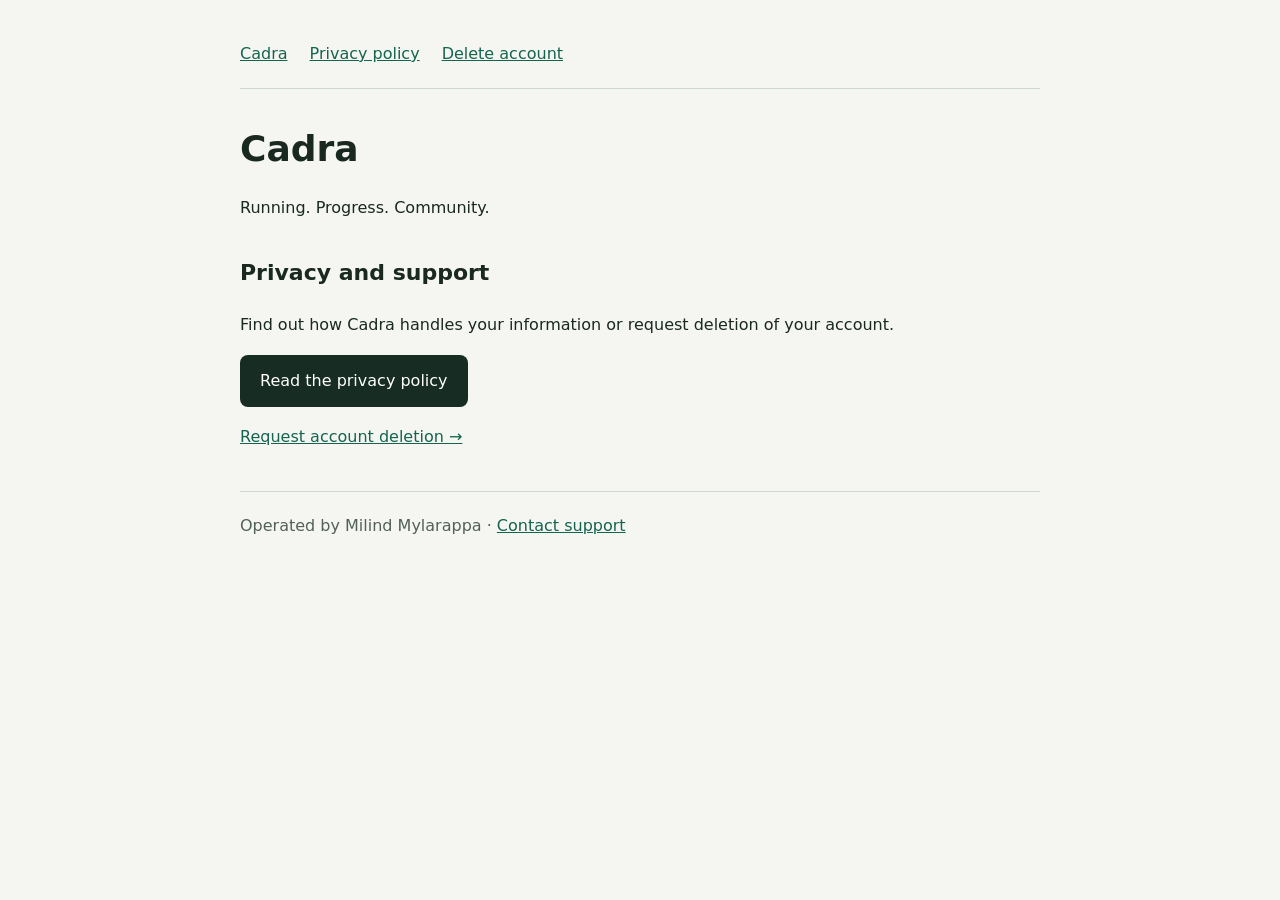
==== index.html @ 0e9cb0fb "Publish Cadra privacy and deletion pages" ====
<!doctype html><html lang="en"><head><meta charset="utf-8"><meta name="viewport" content="width=device-width,initial-scale=1"><title>Privacy and support | Cadra</title><style>body{margin:0;background:#f5f6f2;color:#192820;font:16px/1.75 system-ui,sans-serif}main{max-width:800px;margin:auto;padding:40px 24px 70px}nav{display:flex;gap:22px;flex-wrap:wrap;border-bottom:1px solid #cdd6cf;padding-bottom:20px}a{color:#14644f}h1{font-size:36px;line-height:1.2;margin-top:38px}h2{font-size:22px;margin-top:32px}p{overflow-wrap:anywhere}.button{display:inline-block;background:#172c23;color:#fff;padding:12px 20px;border-radius:8px;text-decoration:none}footer{margin-top:40px;border-top:1px solid #cdd6cf;padding-top:20px;color:#526158}</style></head><body><main><nav><a href="./index.html">Cadra</a><a href="./privacy.html">Privacy policy</a><a href="./delete-account.html">Delete account</a></nav><h1>Cadra</h1><p>Running. Progress. Community.</p><h2>Privacy and support</h2><p>Find out how Cadra handles your information or request deletion of your account.</p><p><a class="button" href="./privacy.html">Read the privacy policy</a></p><p><a href="./delete-account.html">Request account deletion →</a></p><footer>Operated by Milind Mylarappa · <a href="mailto:milindmylarappa@cadrarunning.com">Contact support</a></footer></main></body></html>
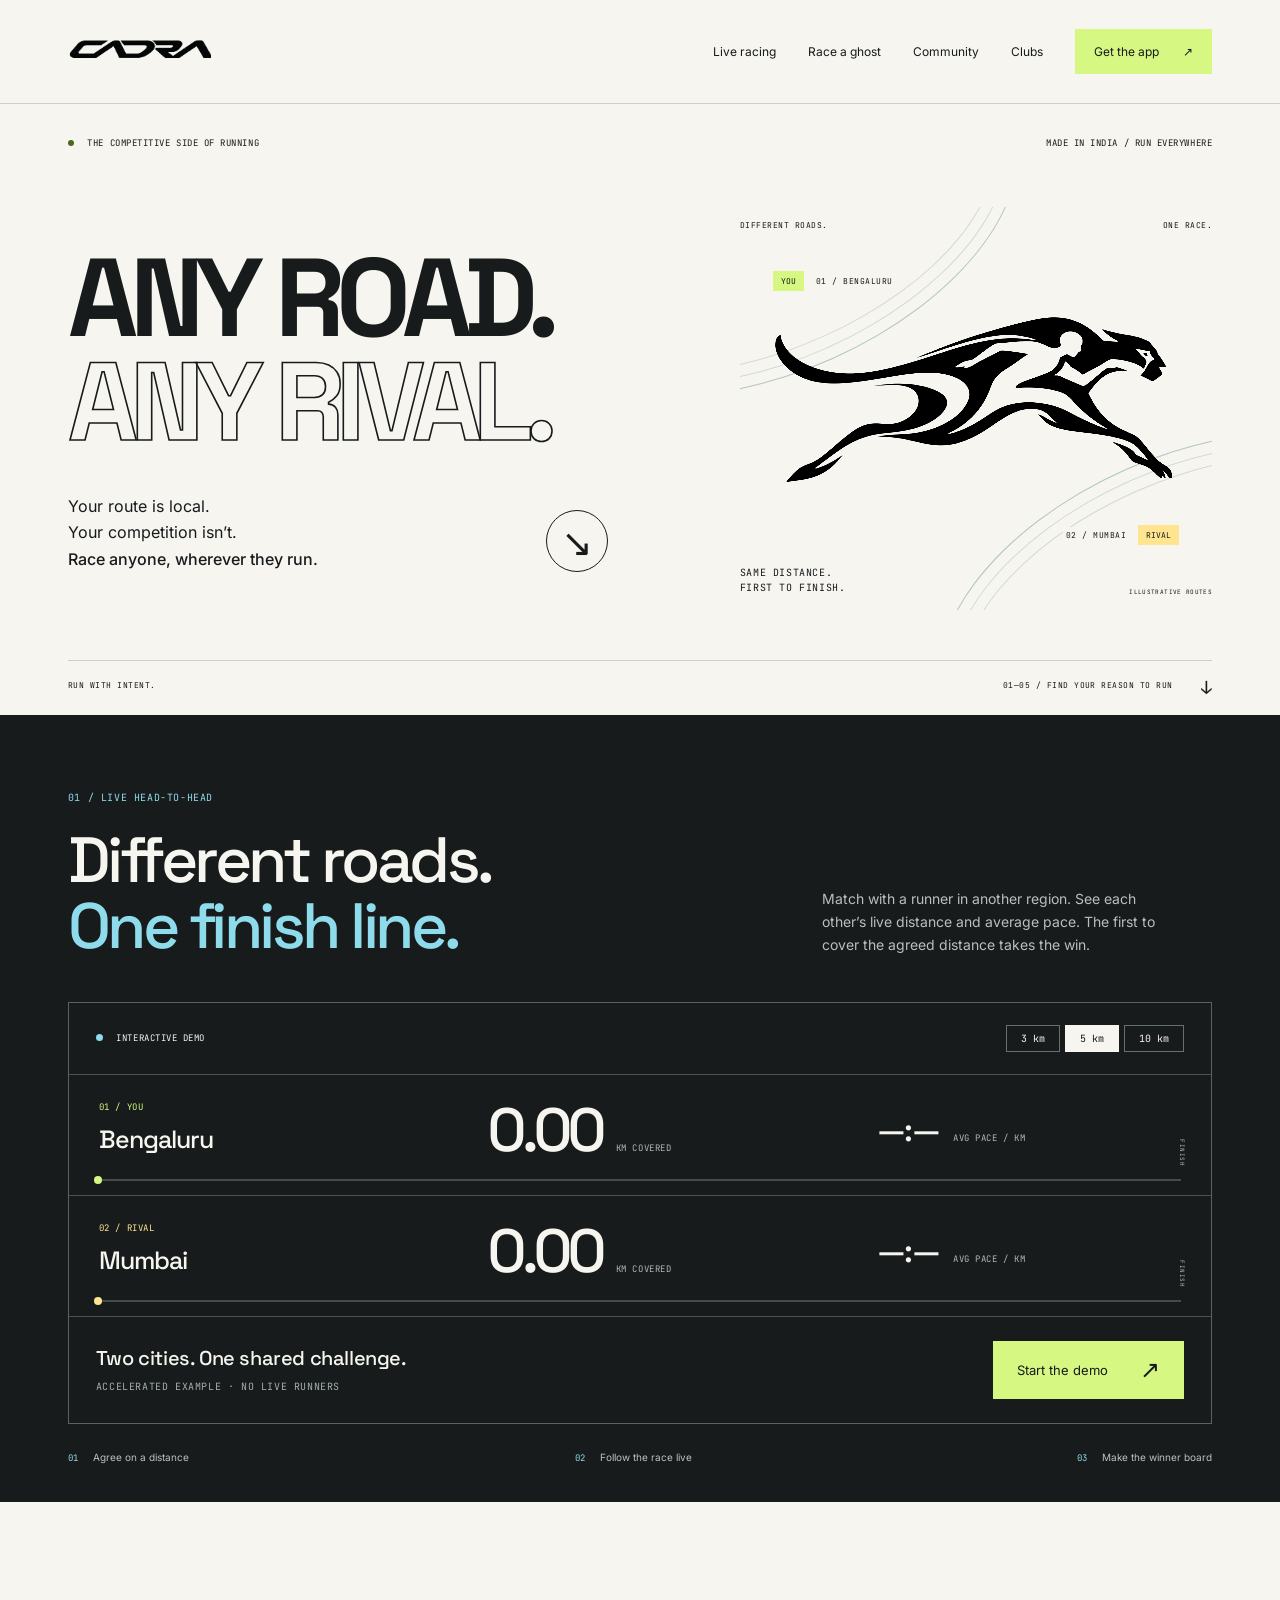
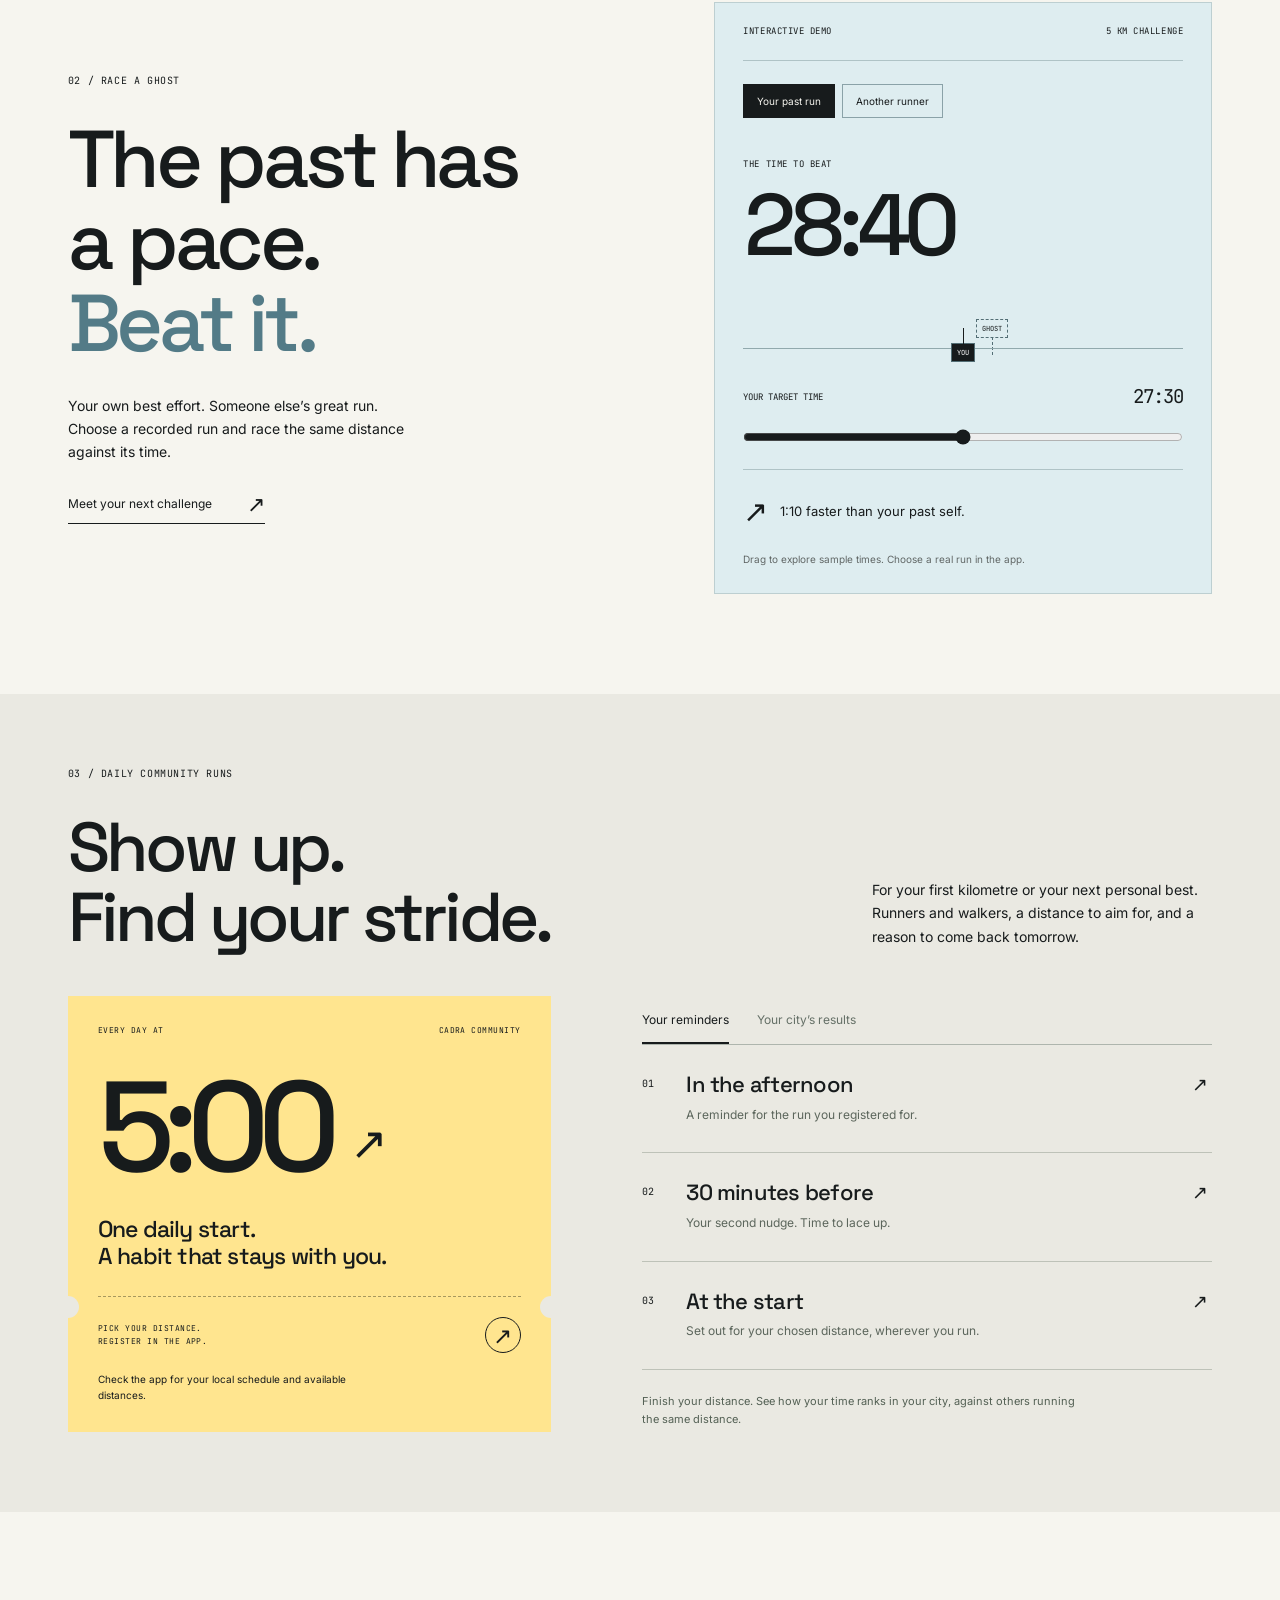
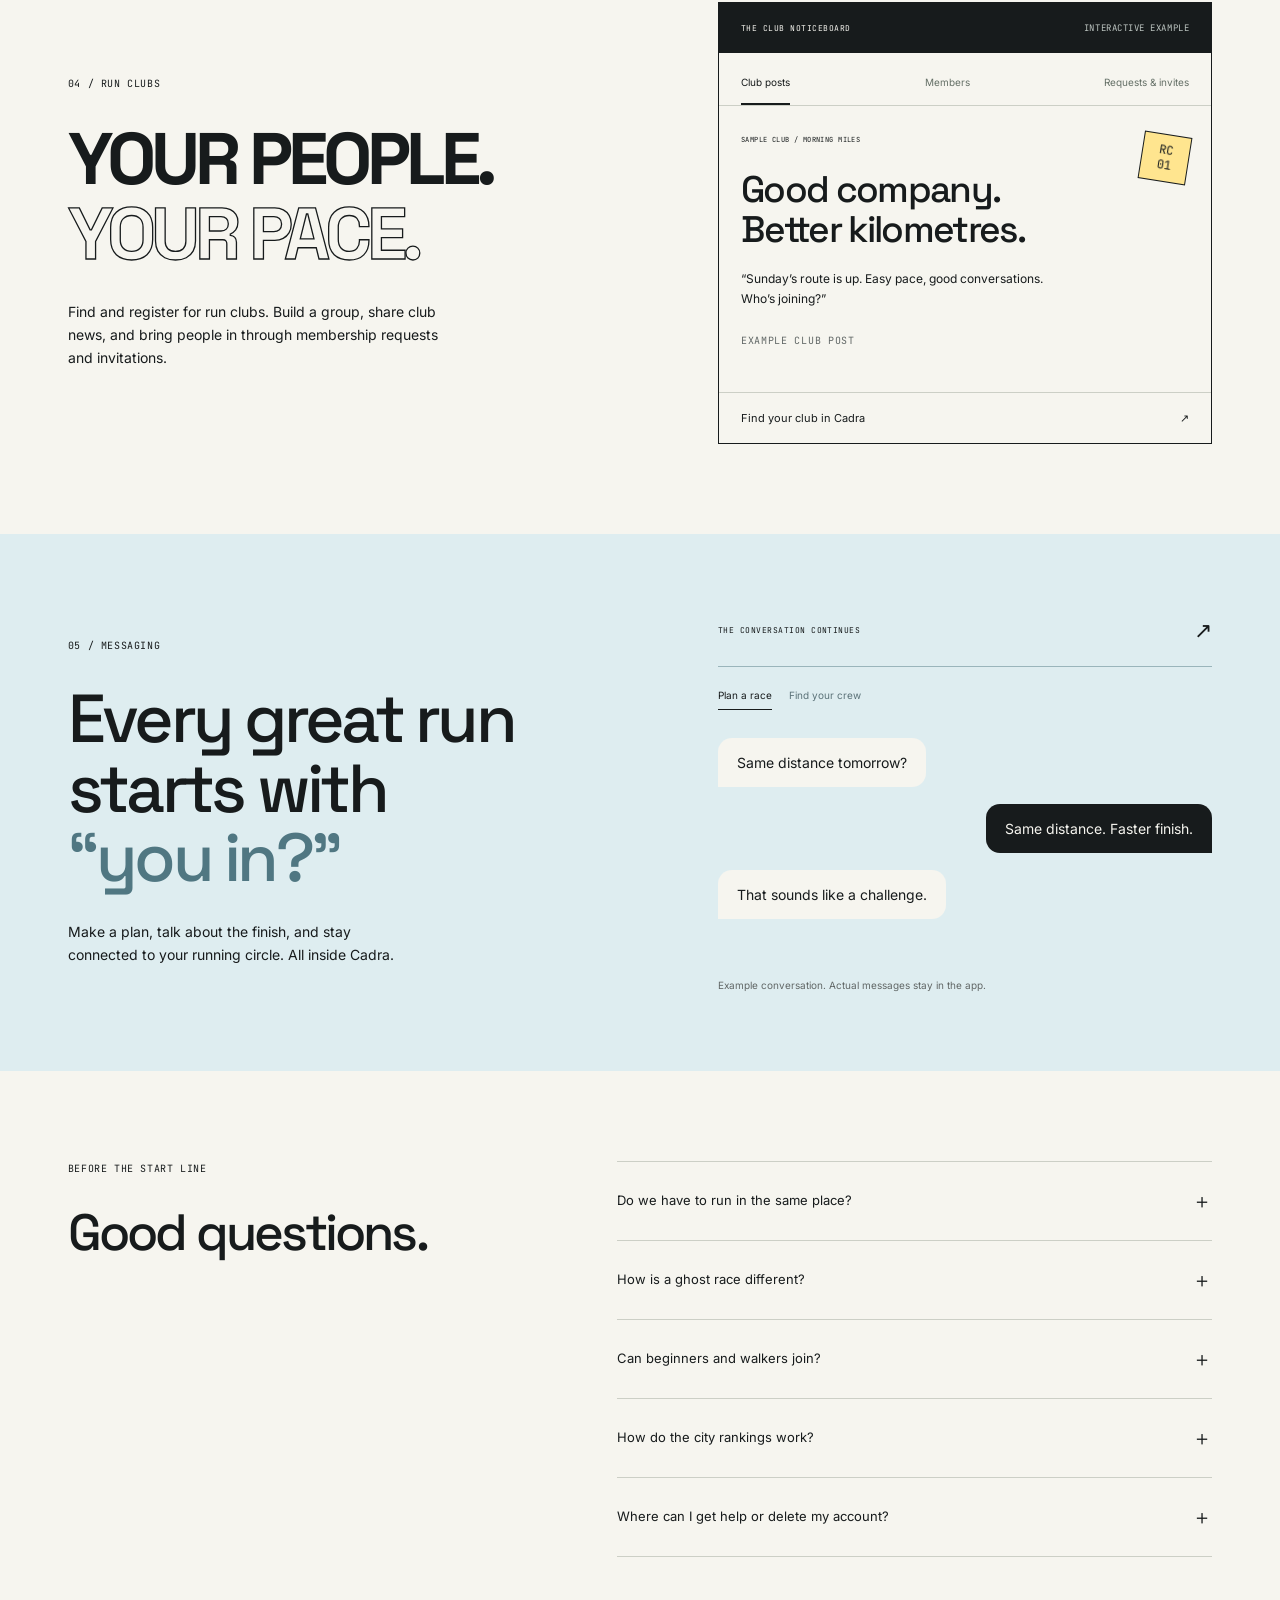
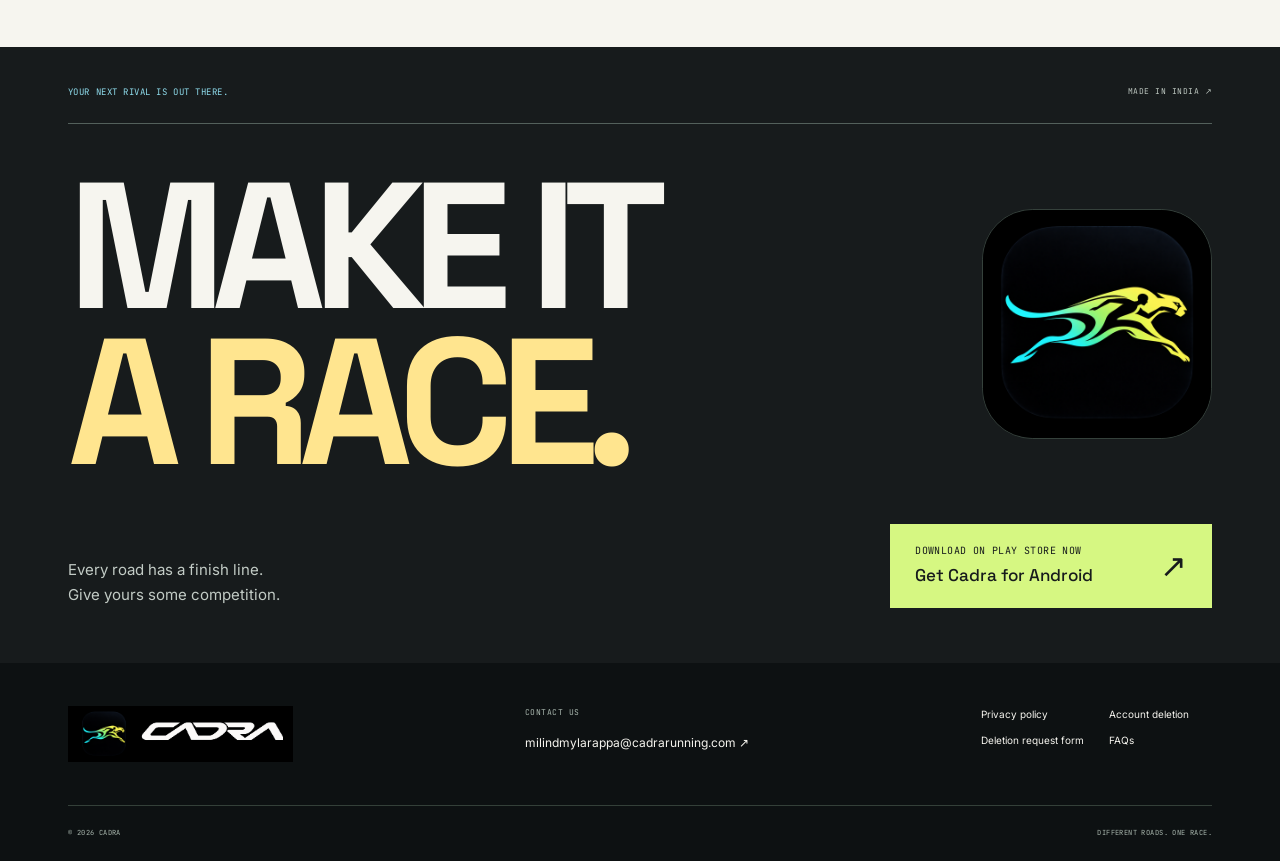
==== commit 6c97dd27: "Launch the Cadra running website Publish the approved Cadra design with monochrome hero emblem, orig" ====
--- a/index.html
+++ b/index.html
@@ -1 +1,70 @@
-<!doctype html><html lang="en"><head><meta charset="utf-8"><meta name="viewport" content="width=device-width,initial-scale=1"><title>Privacy and support | Cadra</title><style>body{margin:0;background:#f5f6f2;color:#192820;font:16px/1.75 system-ui,sans-serif}main{max-width:800px;margin:auto;padding:40px 24px 70px}nav{display:flex;gap:22px;flex-wrap:wrap;border-bottom:1px solid #cdd6cf;padding-bottom:20px}a{color:#14644f}h1{font-size:36px;line-height:1.2;margin-top:38px}h2{font-size:22px;margin-top:32px}p{overflow-wrap:anywhere}.button{display:inline-block;background:#172c23;color:#fff;padding:12px 20px;border-radius:8px;text-decoration:none}footer{margin-top:40px;border-top:1px solid #cdd6cf;padding-top:20px;color:#526158}</style></head><body><main><nav><a href="./index.html">Cadra</a><a href="./privacy.html">Privacy policy</a><a href="./delete-account.html">Delete account</a></nav><h1>Cadra</h1><p>Running. Progress. Community.</p><h2>Privacy and support</h2><p>Find out how Cadra handles your information or request deletion of your account.</p><p><a class="button" href="./privacy.html">Read the privacy policy</a></p><p><a href="./delete-account.html">Request account deletion →</a></p><footer>Operated by Milind Mylarappa · <a href="mailto:milindmylarappa@cadrarunning.com">Contact support</a></footer></main></body></html>+<!doctype html>
+<html lang="en">
+<head>
+  <meta charset="utf-8"><meta name="viewport" content="width=device-width,initial-scale=1">
+  <title>Cadra — Different roads. One race.</title>
+  <meta name="description" content="Race anyone, wherever they run. Discover live head-to-head racing, ghost challenges, daily community runs and run clubs with Cadra.">
+  <meta name="theme-color" content="#f6f5ef"><link rel="icon" href="assets/cadra-icon.png">
+  <link rel="preload" href="assets/space-grotesk-latin-700-normal.woff2" as="font" type="font/woff2" crossorigin>
+  <link rel="stylesheet" href="styles.css"><script src="main.js" defer></script>
+</head>
+<body>
+<a class="skip" href="#main">Skip to content</a>
+<header class="header wrap">
+  <a class="brand" href="#top" aria-label="Cadra home"><span class="wordmark"><img src="assets/cadra-wordmark.png" width="2172" height="724" alt="CADRA"></span></a>
+  <button class="menu-toggle" aria-expanded="false" aria-controls="nav" type="button">Menu <span aria-hidden="true">＋</span></button>
+  <nav id="nav" aria-label="Main navigation"><a href="#race">Live racing</a><a href="#ghost">Race a ghost</a><a href="#community">Community</a><a href="#clubs">Clubs</a><a class="nav-cta" href="#download">Get the app <span aria-hidden="true">↗</span></a></nav>
+</header>
+<main id="main">
+  <section class="hero wrap" id="top" aria-labelledby="hero-title">
+    <div class="hero-kicker mono"><span><i class="dot"></i> THE COMPETITIVE SIDE OF RUNNING</span><span>MADE IN INDIA / RUN EVERYWHERE</span></div>
+    <div class="hero-grid">
+      <div class="hero-copy"><h1 id="hero-title">ANY ROAD.<br><span>ANY RIVAL.</span></h1><div class="hero-bottom"><p>Your route is local.<br>Your competition isn’t.<br><strong>Race anyone, wherever they run.</strong></p><a href="#race" class="circle-link" aria-label="Explore live racing"><span aria-hidden="true">↘</span></a></div></div>
+      <div class="hero-art hero-art-branded" role="img" aria-label="The Cadra panther and runner emblem, framed by two routes: Bengaluru and Mumbai. Different roads, the same race.">
+        <div class="course-caption mono"><span>DIFFERENT ROADS.</span><span>ONE RACE.</span></div>
+        <div class="route route-one" aria-hidden="true"></div>
+        <div class="route route-two" aria-hidden="true"></div>
+        <div class="hero-runner hero-runner-you"><span class="runner-chip">YOU</span><span class="mono">01 / BENGALURU</span></div>
+        <div class="hero-runner hero-runner-rival"><span class="runner-chip">RIVAL</span><span class="mono">02 / MUMBAI</span></div>
+        <div class="hero-emblem" aria-hidden="true"><img src="assets/cadra-icon.png" width="512" height="512" alt="" fetchpriority="high"></div>
+        <div class="finish-label mono">SAME DISTANCE.<br>FIRST TO FINISH.</div>
+        <span class="hero-art-note mono">ILLUSTRATIVE ROUTES</span>
+      </div>
+    </div>
+    <div class="hero-foot mono"><span>RUN WITH INTENT.</span><span>01—05 / FIND YOUR REASON TO RUN <span aria-hidden="true">↓</span></span></div>
+  </section>
+
+  <section class="race-section wrap" id="race" aria-labelledby="race-title">
+    <div class="section-heading"><p class="eyebrow">01 / LIVE HEAD-TO-HEAD</p><h2 id="race-title">Different roads.<br><em>One finish line.</em></h2><p>Match with a runner in another region. See each other’s live distance and average pace. The first to cover the agreed distance takes the win.</p></div>
+    <div class="race-console">
+      <div class="console-top"><span class="mono"><i class="dot"></i> INTERACTIVE DEMO</span><div class="distance-picker" role="group" aria-label="Sample race distance"><button data-distance="3" aria-pressed="false">3 km</button><button data-distance="5" aria-pressed="true">5 km</button><button data-distance="10" aria-pressed="false">10 km</button></div></div>
+      <div class="race-lane lane-you"><div class="lane-name"><span class="mono">01 / YOU</span><strong>Bengaluru</strong></div><div class="lane-distance"><strong id="you-distance">0.00</strong><span class="mono">KM COVERED</span></div><div class="lane-pace"><strong id="you-pace">—:—</strong><span class="mono">AVG PACE / KM</span></div><div class="lane-track"><div id="you-bar"></div><span>FINISH</span></div></div>
+      <div class="race-lane lane-rival"><div class="lane-name"><span class="mono">02 / RIVAL</span><strong>Mumbai</strong></div><div class="lane-distance"><strong id="rival-distance">0.00</strong><span class="mono">KM COVERED</span></div><div class="lane-pace"><strong id="rival-pace">—:—</strong><span class="mono">AVG PACE / KM</span></div><div class="lane-track"><div id="rival-bar"></div><span>FINISH</span></div></div>
+      <div class="console-bottom"><div><p id="race-status" role="status">Two cities. One shared challenge.</p><span class="mono fine">ACCELERATED EXAMPLE · NO LIVE RUNNERS</span></div><button class="button button-lime" id="play-race">Start the demo <span aria-hidden="true">↗</span></button></div>
+    </div>
+    <div class="race-notes"><span><b>01</b> Agree on a distance</span><span><b>02</b> Follow the race live</span><span><b>03</b> Make the winner board</span></div>
+  </section>
+
+  <section class="ghost-section wrap" id="ghost" aria-labelledby="ghost-title">
+    <div class="ghost-copy"><p class="eyebrow">02 / RACE A GHOST</p><h2 id="ghost-title">The past has<br>a pace.<br><em>Beat it.</em></h2><p>Your own best effort. Someone else’s great run. Choose a recorded run and race the same distance against its time.</p><a class="text-link" href="#download">Meet your next challenge <span aria-hidden="true">↗</span></a></div>
+    <div class="ghost-card"><div class="console-top"><span class="mono">INTERACTIVE DEMO</span><span class="mono">5 KM CHALLENGE</span></div><div class="ghost-switch" role="group" aria-label="Example ghost"><button data-ghost="self" aria-pressed="true">Your past run</button><button data-ghost="other" aria-pressed="false">Another runner</button></div><div class="ghost-time"><span class="mono">THE TIME TO BEAT</span><strong id="ghost-time">28:40</strong></div><div class="ghost-timeline" aria-hidden="true"><span class="ghost-mark" id="ghost-mark">GHOST</span><span class="target-mark" id="target-mark">YOU</span><i></i></div><div class="target-label"><label for="target-time">YOUR TARGET TIME</label><output id="target-output" for="target-time">27:30</output></div><input type="range" id="target-time" min="1200" max="2100" step="5" value="1650" aria-valuetext="27 minutes 30 seconds"><div class="ghost-result"><span aria-hidden="true">↗</span><p id="ghost-result" role="status">1:10 faster than your past self.</p></div><p class="demo-note">Drag to explore sample times. Choose a real run in the app.</p></div>
+  </section>
+
+  <section class="community-section wrap" id="community" aria-labelledby="community-title">
+    <div class="community-top"><div><p class="eyebrow">03 / DAILY COMMUNITY RUNS</p><h2 id="community-title">Show up.<br>Find your stride.</h2></div><p>For your first kilometre or your next personal best. Runners and walkers, a distance to aim for, and a reason to come back tomorrow.</p></div>
+    <div class="community-grid"><div class="run-ticket"><div class="ticket-head mono"><span>EVERY DAY AT</span><span>CADRA COMMUNITY</span></div><div class="five">5:00<span aria-hidden="true">↗</span></div><p>One daily start.<br>A habit that stays with you.</p><div class="ticket-rule"></div><div class="ticket-bottom"><span class="mono">PICK YOUR DISTANCE.<br>REGISTER IN THE APP.</span><a href="#download" class="ticket-cta" aria-label="Download Cadra to register"><span aria-hidden="true">↗</span></a></div><small>Check the app for your local schedule and available distances.</small></div>
+    <div class="community-details"><div class="community-tabs" role="tablist" aria-label="Explore community runs"><button id="reminders-tab" role="tab" aria-selected="true" aria-controls="community-panel" data-community="reminders">Your reminders</button><button id="results-tab" role="tab" aria-selected="false" aria-controls="community-panel" tabindex="-1" data-community="results">Your city’s results</button></div><div id="community-panel" role="tabpanel" aria-labelledby="reminders-tab" tabindex="0"><div class="reminder-row"><span class="step-number">01</span><div><h3>In the afternoon</h3><p>A reminder for the run you registered for.</p></div><span aria-hidden="true">↗</span></div><div class="reminder-row"><span class="step-number">02</span><div><h3>30 minutes before</h3><p>Your second nudge. Time to lace up.</p></div><span aria-hidden="true">↗</span></div><div class="reminder-row"><span class="step-number">03</span><div><h3>At the start</h3><p>Set out for your chosen distance, wherever you run.</p></div><span aria-hidden="true">↗</span></div></div><p class="community-note">Finish your distance. See how your time ranks in your city, against others running the same distance.</p></div></div>
+  </section>
+
+  <section class="clubs-section wrap" id="clubs" aria-labelledby="clubs-title"><div class="clubs-heading"><p class="eyebrow">04 / RUN CLUBS</p><h2 id="clubs-title">YOUR PEOPLE.<br><span>YOUR PACE.</span></h2><p>Find and register for run clubs. Build a group, share club news, and bring people in through membership requests and invitations.</p></div><div class="club-board"><div class="board-top"><span class="mono">THE CLUB NOTICEBOARD</span><span class="mono fine">INTERACTIVE EXAMPLE</span></div><div class="board-tabs" role="tablist" aria-label="Run club example"><button id="club-posts" role="tab" aria-selected="true" aria-controls="club-panel" data-club="posts">Club posts</button><button id="club-members" role="tab" aria-selected="false" aria-controls="club-panel" data-club="members" tabindex="-1">Members</button><button id="club-requests" role="tab" aria-selected="false" aria-controls="club-panel" data-club="requests" tabindex="-1">Requests & invites</button></div><div id="club-panel" role="tabpanel" aria-labelledby="club-posts" tabindex="0"><div class="club-stamp" aria-hidden="true">RC<br>01</div><div class="club-panel-copy"><span class="mono">SAMPLE CLUB / MORNING MILES</span><h3>Good company.<br>Better kilometres.</h3><p>“Sunday’s route is up. Easy pace, good conversations. Who’s joining?”</p><span class="notice-label">EXAMPLE CLUB POST</span></div></div><a class="board-link" href="#download">Find your club in Cadra <span aria-hidden="true">↗</span></a></div></section>
+
+  <section class="messages-section wrap" id="messages" aria-labelledby="messages-title"><div><p class="eyebrow">05 / MESSAGING</p><h2 id="messages-title">Every great run<br>starts with<br><em>“you in?”</em></h2><p>Make a plan, talk about the finish, and stay connected to your running circle. All inside Cadra.</p></div><div class="chat-demo"><div class="chat-top"><span class="mono">THE CONVERSATION CONTINUES</span><span aria-hidden="true">↗</span></div><div class="chat-tabs" role="group" aria-label="Sample conversation"><button data-chat="race" aria-pressed="true">Plan a race</button><button data-chat="club" aria-pressed="false">Find your crew</button></div><div class="chat-messages" id="chat-messages" aria-live="polite"><p class="bubble">Same distance tomorrow?</p><p class="bubble reply">Same distance. Faster finish.</p><p class="bubble">That sounds like a challenge.</p></div><p class="demo-note">Example conversation. Actual messages stay in the app.</p></div></section>
+
+  <section class="faq-section wrap" id="faq" aria-labelledby="faq-title"><div><p class="eyebrow">BEFORE THE START LINE</p><h2 id="faq-title">Good questions.</h2></div><div class="faq-list"><details><summary>Do we have to run in the same place?<span aria-hidden="true">＋</span></summary><p>No. Each runner follows their own route. You compete over the same predetermined distance, with distance and average pace shared in real time.</p></details><details><summary>How is a ghost race different?<span aria-hidden="true">＋</span></summary><p>A live race happens against someone running at the same time. A ghost race uses a recorded past run—yours or someone else’s. You race that same distance against the recorded time.</p></details><details><summary>Can beginners and walkers join?<span aria-hidden="true">＋</span></summary><p>Yes. Community runs help walkers, new runners and experienced runners build consistency. Register for a distance in the app and check the local schedule for the daily run at 5.</p></details><details><summary>How do the city rankings work?<span aria-hidden="true">＋</span></summary><p>Complete your registered distance. Your finish time determines your position among people in your city who covered that distance. Results are published in the app.</p></details><details><summary>Where can I get help or delete my account?<span aria-hidden="true">＋</span></summary><p>Email <a href="mailto:milindmylarappa@cadrarunning.com">milindmylarappa@cadrarunning.com</a>. For deletion, use our <a href="https://cadrarunning.com/delete-account.html">account deletion page</a> or the email request form below.</p></details></div></section>
+
+  <section class="download-section wrap" id="download" aria-labelledby="download-title"><div class="download-top"><p class="eyebrow">YOUR NEXT RIVAL IS OUT THERE.</p><span class="mono">MADE IN INDIA ↗</span></div><div class="download-identity"><h2 id="download-title">MAKE IT<br><em>A RACE.</em></h2><img class="download-app-logo" src="assets/cadra-icon.png" width="512" height="512" alt="Cadra panther and runner app logo" loading="lazy"></div><div class="download-bottom"><p>Every road has a finish line.<br>Give yours some competition.</p><a class="button button-lime download-button" href="https://play.google.com/store/apps/details?id=com.velocitylive.myapp" target="_blank" rel="noopener"><span><small>DOWNLOAD ON PLAY STORE NOW</small>Get Cadra for Android</span><span aria-hidden="true">↗</span></a></div></section>
+</main>
+<footer class="footer wrap"><div class="footer-top"><a class="brand brand-lockup" href="#top" aria-label="Cadra home"><img class="brand-mark" src="assets/cadra-icon.png" width="52" height="52" alt=""><span class="wordmark"><img src="assets/cadra-wordmark.png" width="2172" height="724" alt="CADRA"></span></a><div class="contact"><span class="mono">CONTACT US</span><a href="mailto:milindmylarappa@cadrarunning.com">milindmylarappa@cadrarunning.com <span aria-hidden="true">↗</span></a></div><div class="footer-links"><a href="https://cadrarunning.com/privacy.html">Privacy policy</a><a href="https://cadrarunning.com/delete-account.html">Account deletion</a><button id="delete-open" type="button">Deletion request form</button><a href="#faq">FAQs</a></div></div><div class="footer-base mono"><span>© <span id="year">2026</span> CADRA</span><span>DIFFERENT ROADS. ONE RACE.</span></div></footer>
+<dialog id="deletion-modal" aria-labelledby="deletion-title" aria-describedby="deletion-description"><button class="dialog-close" id="delete-close" aria-label="Close deletion request form" type="button">×</button><p class="eyebrow">YOUR ACCOUNT. YOUR CHOICE.</p><h2 id="deletion-title">Request deletion.</h2><p id="deletion-description">This form prepares an email to Cadra support. You must send it from your registered email address. It does not submit a request or delete your account automatically.</p><form id="deletion-form"><label for="registered-email">Registered email address</label><input id="registered-email" name="email" type="email" autocomplete="email" placeholder="you@example.com" required><label for="deletion-extra">Additional information (optional)</label><textarea id="deletion-extra" rows="3" maxlength="1000" placeholder="Do not include passwords."></textarea><label class="checkbox-label"><input type="checkbox" required><span>I want to request deletion of my Cadra account and associated data.</span></label><button class="button button-dark" type="submit">Prepare email request <span aria-hidden="true">↗</span></button><p id="deletion-result" role="status"></p></form><p class="deletion-note">See the <a href="https://cadrarunning.com/delete-account.html">deletion policy</a> for timing and retention details. You can also email <a href="mailto:milindmylarappa@cadrarunning.com">milindmylarappa@cadrarunning.com</a> directly.</p></dialog>
+</body>
+</html>
--- a/styles.css
+++ b/styles.css
@@ -0,0 +1,102 @@
+@font-face{font-family:Space;src:url('assets/space-grotesk-latin-500-normal.woff2') format('woff2');font-weight:500;font-display:swap}
+@font-face{font-family:Space;src:url('assets/space-grotesk-latin-700-normal.woff2') format('woff2');font-weight:700;font-display:swap}
+@font-face{font-family:Inter;src:url('assets/inter-latin-400-normal.woff2') format('woff2');font-weight:400;font-display:swap}
+@font-face{font-family:Inter;src:url('assets/inter-latin-500-normal.woff2') format('woff2');font-weight:500;font-display:swap}
+@font-face{font-family:Mono;src:url('assets/jetbrains-mono-latin-400-normal.woff2') format('woff2');font-weight:400;font-display:swap}
+:root{--paper:#f6f5ef;--ink:#171b1c;--muted:#616766;--line:#cccfc6;--cyan:#8edbeb;--yellow:#ffe58f;--lime:#d6f782;--ice:#deedf0;--pad:clamp(22px,5.3vw,90px)}
+*{box-sizing:border-box}html{scroll-behavior:smooth;scroll-padding-top:30px}body{margin:0;background:var(--paper);color:var(--ink);font:15px/1.65 Inter,Arial,sans-serif;-webkit-font-smoothing:antialiased}a{color:inherit;text-decoration:none}button,input,textarea{font:inherit}button{cursor:pointer;color:inherit}a,button{-webkit-tap-highlight-color:transparent}img{display:block}h1,h2,h3,p{margin:0}h1,h2,h3{font-family:Space,Arial,sans-serif;font-weight:500;line-height:1.02;letter-spacing:-.055em}h2{font-size:clamp(45px,5.4vw,82px)}h2 em{font-style:normal}button{border-radius:0}button:disabled{cursor:wait}button:focus-visible,a:focus-visible,input:focus-visible,textarea:focus-visible,summary:focus-visible,[tabindex]:focus-visible{outline:3px solid #277e91;outline-offset:5px}::selection{background:var(--yellow);color:var(--ink)}.wrap{padding-left:var(--pad);padding-right:var(--pad);max-width:1800px;margin:auto}.mono,.eyebrow{font:10px/1.6 Mono,monospace;letter-spacing:.06em}.eyebrow{margin-bottom:30px}.fine{font-size:9px}.dot{display:inline-block;width:7px;height:7px;border-radius:50%;background:var(--cyan);margin-right:8px}.skip{position:fixed;left:16px;top:-70px;background:var(--yellow);padding:12px;z-index:99}.skip:focus{top:16px}.header{height:104px;display:flex;align-items:center;justify-content:space-between;gap:35px;border-bottom:1px solid var(--line)}.brand{display:flex;background:#000;align-items:center;justify-content:center;width:159px;height:48px;flex:none}.wordmark{position:relative;width:143px;height:24px;overflow:hidden;display:block}.wordmark img{position:absolute;width:200px;height:auto;left:-26px;top:-22px}.header nav{display:flex;gap:32px;align-items:center;font-size:12px}.header nav>a{position:relative}.header nav>a:not(.nav-cta):after{content:'';position:absolute;left:0;right:0;bottom:-6px;height:1px;background:currentColor;transform:scaleX(0);transform-origin:left;transition:transform .2s}.header nav>a:hover:after{transform:scaleX(1)}.nav-cta{border:1px solid var(--ink);padding:12px 18px;display:flex;gap:24px}.nav-cta:hover{background:var(--ink);color:var(--paper)}.menu-toggle{display:none}.hero{padding-top:32px;padding-bottom:0}.hero-kicker{display:flex;justify-content:space-between;gap:25px;font-size:9px}.hero-kicker .dot{background:var(--ink);width:6px;height:6px}.hero-grid{display:grid;grid-template-columns:1.35fr 1fr;gap:3%;align-items:center;padding:57px 0 50px}.hero h1{font-size:clamp(72px,8.65vw,149px);font-weight:700;letter-spacing:-.075em;line-height:.94;position:relative;z-index:1;white-space:nowrap}.hero h1>span{color:var(--paper);-webkit-text-stroke:1.6px var(--ink)}.hero-bottom{display:flex;align-items:end;justify-content:space-between;max-width:540px;margin-top:39px;gap:25px}.hero-bottom p{font-size:16px;line-height:1.65}.hero-bottom strong{font-weight:500}.circle-link{width:62px;height:62px;border:1px solid var(--ink);border-radius:50%;display:grid;place-items:center;font-size:38px;transition:background .2s,transform .2s}.circle-link:hover{background:var(--yellow);transform:rotate(-15deg)}.hero-art{height:403px;position:relative;background:var(--ice);overflow:hidden;isolation:isolate}.course-caption{position:absolute;left:24px;right:24px;top:20px;display:flex;justify-content:space-between;font-size:8px;z-index:2}.route{position:absolute;width:256px;height:350px;border:1px solid #67838a;border-radius:140px;transform:rotate(32deg);top:33px}.route:before,.route:after{content:'';position:absolute;inset:11px;border:1px solid #92adb2;border-radius:130px;pointer-events:none}.route:after{inset:23px}.route-one{left:-12px}.route-two{left:192px;top:106px;border-color:#778480}.route-two:before,.route-two:after{border-color:#9caeab}.route-label{position:absolute;left:67px;top:80px;font-size:9px;transform:rotate(-32deg)}.route-two .route-label{top:169px;left:45px}.route-dot{width:22px;height:22px;border-radius:50%;position:absolute;left:5px;top:98px;background:var(--ink);outline:6px solid rgba(246,245,239,.65)}.route-dot>b{position:absolute;left:27px;top:-7px;background:var(--ink);color:white;font:9px Mono;padding:7px 9px;transform:rotate(-32deg);font-weight:400}.dot-two{left:auto;right:12px;top:234px;background:var(--yellow);outline-color:rgba(255,229,143,.25)}.dot-two>b{background:var(--yellow);color:var(--ink)}.finish-label{position:absolute;left:28px;bottom:45px;font-size:12px;line-height:1.5;z-index:3}.hero-art-note{position:absolute;right:14px;bottom:12px;font-size:6px;writing-mode:vertical-rl}.hero-foot{border-top:1px solid var(--line);padding:18px 0;display:flex;justify-content:space-between;font-size:8px}.hero-foot>span:last-child{display:flex;gap:28px}.hero-foot span span{font-size:18px;line-height:1}.button{display:flex;align-items:center;justify-content:space-between;gap:32px;padding:16px 23px;border:1px solid transparent;font-size:13px;line-height:1.4;transition:background .2s,transform .2s}.button:hover{transform:translateY(-2px)}.button>span:last-child{font-size:24px;line-height:1}.button-yellow{background:var(--yellow);color:var(--ink)}.button-yellow:hover{background:#ffedb1}.button-dark{background:var(--ink);color:var(--paper)}.text-link{display:inline-flex;align-items:center;gap:35px;padding:0 0 8px;border-bottom:1px solid;font-size:12px}.text-link span{font-size:22px;line-height:1}
+/* 01 — The start line: timing board and two distance lanes. */
+.race-section{background:var(--ink);color:var(--paper);padding-top:75px;padding-bottom:37px}.section-heading{display:grid;grid-template-columns:1.7fr 1fr;gap:22px 8%;align-items:end;margin-bottom:43px}.section-heading .eyebrow{grid-column:1/-1;margin:0;color:var(--cyan)}.section-heading h2{font-size:clamp(45px,5vw,76px)}.section-heading h2 em{color:var(--cyan)}.section-heading>p:last-child{color:#b8c0be;max-width:360px;font-size:14px;padding-bottom:3px}.race-console{border:1px solid #5a6362}.console-top{display:flex;justify-content:space-between;align-items:center;gap:20px;padding:22px 27px;border-bottom:1px solid #4a5452}.console-top>.mono{font-size:8px}.distance-picker{display:flex;gap:5px}.distance-picker button{border:1px solid #65716e;background:none;color:var(--paper);padding:6px 14px;font:10px Mono}.distance-picker button[aria-pressed=true]{background:var(--paper);color:var(--ink);border-color:var(--paper)}.race-lane{position:relative;display:grid;grid-template-columns:1.2fr 1.2fr 1fr;gap:24px;align-items:center;padding:25px 30px 34px;isolation:isolate}.race-lane+.race-lane{border-top:1px solid #4a5452}.lane-name{display:flex;flex-direction:column;gap:5px}.lane-name>.mono{color:var(--cyan);font-size:9px}.lane-name>strong{font-family:Space;font-weight:500;font-size:25px;letter-spacing:-.04em}.lane-distance,.lane-pace{display:flex;align-items:baseline;gap:14px}.lane-distance>strong{font:500 61px/1 Space;letter-spacing:-.07em;font-variant-numeric:tabular-nums}.lane-distance>.mono,.lane-pace>.mono{font-size:7px;line-height:1.6;color:#aeb9b5;max-width:60px}.lane-pace>strong{font:500 32px/1 Space;letter-spacing:-.05em;font-variant-numeric:tabular-nums}.lane-track{position:absolute;left:30px;right:30px;bottom:14px;height:2px;background:#424c49}.lane-track>div{height:2px;width:0;background:var(--cyan);position:relative;transition:width .12s linear}.lane-track>div:after{content:'';position:absolute;right:-3px;top:-3px;width:8px;height:8px;border-radius:50%;background:var(--cyan)}.lane-track>span{position:absolute;right:-5px;top:-40px;font:6px Mono;letter-spacing:.1em;writing-mode:vertical-rl;color:#b2b9b5}.lane-rival .lane-name>.mono{color:var(--yellow)}.lane-rival .lane-track>div,.lane-rival .lane-track>div:after{background:var(--yellow)}.console-bottom{display:flex;justify-content:space-between;align-items:center;padding:24px 27px;gap:20px;border-top:1px solid #4a5452}.console-bottom p{font:500 20px/1.4 Space;letter-spacing:-.02em}.console-bottom .fine{color:#a4afab;font-size:7px;display:block;margin-top:7px}.race-notes{display:flex;justify-content:space-between;gap:25px;padding-top:25px;font-size:10px;color:#bac3bd}.race-notes b{font:9px Mono;color:var(--cyan);margin-right:12px}
+/* 02 — A time trial, with a movable target. */
+.ghost-section{display:grid;grid-template-columns:1fr 1fr;gap:13%;align-items:center;padding-top:100px;padding-bottom:100px}.ghost-copy h2{font-size:clamp(57px,6.3vw,95px)}.ghost-copy h2 em{color:#537b87}.ghost-copy>p:not(.eyebrow){max-width:360px;font-size:14px;margin-top:29px}.ghost-copy .text-link{margin-top:29px}.ghost-card{background:var(--ice);border:1px solid #bdcfd1;padding:0 28px 26px}.ghost-card .console-top{padding:21px 0;border-color:#afc3c6;gap:10px}.ghost-card .console-top .mono{font-size:7px}.ghost-switch{display:flex;gap:7px;padding-top:23px}.ghost-switch button{border:1px solid #8aa2a8;background:none;padding:8px 13px;font-size:10px}.ghost-switch button[aria-pressed=true]{background:var(--ink);color:var(--paper);border-color:var(--ink)}.ghost-time{margin-top:32px}.ghost-time>.mono{font-size:9px}.ghost-time>strong{display:block;font:500 clamp(63px,6.8vw,104px)/1.15 Space;letter-spacing:-.07em;font-variant-numeric:tabular-nums}.ghost-timeline{height:74px;position:relative;margin-top:16px}.ghost-timeline>i{position:absolute;bottom:16px;left:0;right:0;border-top:1px solid #91a9ad}.ghost-mark,.target-mark{position:absolute;bottom:27px;font:7px Mono;left:57.7%;transform:translateX(-50%);padding:4px 5px;border:1px dashed #536e75;background:var(--ice)}.ghost-mark:after,.target-mark:after{content:'';position:absolute;left:50%;top:100%;height:18px;border-left:1px dashed #536e75}.target-mark{left:50%;bottom:3px;z-index:1;color:white;background:var(--ink);border-style:solid}.target-mark:after{top:auto;bottom:100%;height:16px;border-left:1px solid var(--ink)}.target-label{display:flex;justify-content:space-between;align-items:center;margin-top:19px;font:9px Mono}.target-label output{font-size:19px;letter-spacing:-.05em}input[type=range]{width:100%;margin:20px 0 24px;accent-color:var(--ink);cursor:ew-resize}.ghost-result{border-top:1px solid #afc3c6;padding-top:17px;display:flex;gap:12px;align-items:center}.ghost-result>span{font-size:30px}.ghost-result>p{font-size:13px}.demo-note{font-size:9px;line-height:1.6;color:var(--muted);margin-top:14px}
+/* 03 — A daily appointment. */
+.community-section{padding-top:72px;padding-bottom:80px;background:#eae9e2}.community-top{display:flex;justify-content:space-between;align-items:end;gap:70px;margin-bottom:43px}.community-top>p{font-size:14px;max-width:340px;margin-bottom:5px}.community-grid{display:grid;grid-template-columns:1fr 1.18fr;gap:8%;align-items:center}.run-ticket{background:var(--yellow);padding:28px 30px;position:relative}.run-ticket:before,.run-ticket:after{content:'';position:absolute;width:22px;height:22px;border-radius:50%;background:#eae9e2;left:-11px;bottom:114px}.run-ticket:after{left:auto;right:-11px}.ticket-head{display:flex;justify-content:space-between;gap:15px;font-size:8px}.five{font:500 clamp(95px,10vw,153px)/1.15 Space;letter-spacing:-.09em;margin:17px 0 15px;white-space:nowrap}.five>span{font-size:.35em;vertical-align:25%;margin-left:20px}.run-ticket>p{font:500 23px/1.2 Space;letter-spacing:-.035em}.ticket-rule{border-top:1px dashed #a8985e;margin-top:25px}.ticket-bottom{display:flex;justify-content:space-between;gap:20px;align-items:center;margin-top:20px}.ticket-bottom>.mono{font-size:8px}.ticket-cta{width:36px;height:36px;border:1px solid var(--ink);display:grid;place-items:center;font-size:23px;border-radius:50%}.ticket-cta:hover{background:var(--ink);color:var(--yellow)}.run-ticket>small{display:block;font-size:8px;margin-top:18px;max-width:290px}.community-tabs{display:flex;gap:28px;border-bottom:1px solid #aeb5ad}.community-tabs>button,.board-tabs>button{border:0;border-bottom:2px solid transparent;padding:12px 0;background:none;font-size:12px;color:#657067}.community-tabs>button[aria-selected=true],.board-tabs>button[aria-selected=true]{border-color:var(--ink);color:var(--ink)}.reminder-row{display:grid;grid-template-columns:26px 1fr 16px;gap:18px;padding:28px 0;border-bottom:1px solid #bec2b8;align-items:start}.step-number{font:10px Mono;margin-top:4px}.reminder-row h3{font-size:22px;letter-spacing:-.035em}.reminder-row p{font-size:12px;color:#5c665c;margin-top:9px;max-width:320px}.reminder-row>span:last-child{font-size:19px;line-height:1.3}.community-note{margin-top:22px;font-size:11px;line-height:1.7;color:#536054;max-width:440px}.ranking-head{display:flex;justify-content:space-between;gap:15px;margin:25px 0 7px;font:8px Mono}.rank-row{display:grid;grid-template-columns:40px 1fr auto;padding:20px 0;border-bottom:1px solid #bec2b8;font-size:12px;gap:15px}.rank-row>span:first-child,.rank-row strong{font:14px Mono}.rank-row:first-of-type{color:#1b5863}.results-foot{font-size:10px;margin-top:20px;color:#536054}
+/* 04 — The noticeboard. */
+.clubs-section{padding-top:90px;padding-bottom:90px;display:grid;grid-template-columns:1.13fr 1fr;gap:8%;align-items:center}.clubs-heading h2{font-weight:700;font-size:clamp(52px,5.7vw,88px);letter-spacing:-.07em}.clubs-heading h2>span{color:var(--paper);-webkit-text-stroke:1.3px var(--ink)}.clubs-heading>p:last-child{max-width:380px;margin-top:29px;font-size:14px}.club-board{border:1px solid var(--ink)}.board-top{background:var(--ink);color:var(--paper);display:flex;justify-content:space-between;align-items:center;gap:15px;padding:18px 22px}.board-top>.mono{font-size:8px}.board-top>.fine{font-size:6px;color:#bdc5c1}.board-tabs{display:flex;justify-content:space-between;gap:10px;padding:9px 22px 0;border-bottom:1px solid var(--line)}.board-tabs>button{font-size:10px}.board-tabs>button[aria-selected=true]{border-color:var(--ink)}#club-panel{padding:28px 22px;min-height:286px;position:relative}.club-stamp{float:right;width:48px;height:48px;border:1px solid var(--ink);font:12px/1.25 Mono;display:grid;place-content:center;transform:rotate(9deg);background:var(--yellow)}.club-panel-copy>.mono{font-size:7px;max-width:200px;display:block}.club-panel-copy h3{font-size:37px;line-height:1.08;letter-spacing:-.045em;margin-top:25px}.club-panel-copy>p{font-size:12px;line-height:1.7;margin-top:19px;max-width:330px}.notice-label{font:6px Mono;letter-spacing:.07em;display:block;margin-top:24px;color:var(--muted)}.board-link{display:flex;justify-content:space-between;gap:20px;border-top:1px solid var(--line);padding:16px 22px;font-size:11px}.board-link:hover{background:var(--yellow)}.member-pills{display:flex;margin-top:26px}.member-pills>span{width:44px;height:44px;border:1px solid var(--ink);border-radius:50%;display:grid;place-items:center;background:var(--ice);font:12px Mono;margin-left:-8px}.member-pills>span:first-child{margin-left:0}.request-flow{display:flex;gap:10px;align-items:center;margin-top:22px;font:8px Mono}.request-flow span{border:1px solid var(--line);padding:8px;background:#e9e8df}
+/* 05 — The conversation. */
+.messages-section{background:var(--ice);padding-top:78px;padding-bottom:78px;display:grid;grid-template-columns:1.13fr 1fr;gap:8%;align-items:center}.messages-section h2{font-size:clamp(47px,5.3vw,80px)}.messages-section h2 em{color:#507782}.messages-section>div:first-child>p:last-child{max-width:350px;font-size:14px;margin-top:28px}.chat-demo{max-width:500px;width:100%;justify-self:end}.chat-top{display:flex;justify-content:space-between;align-items:center;padding-bottom:18px;border-bottom:1px solid #9ab5bb}.chat-top>.mono{font-size:8px}.chat-top>span:last-child{font-size:22px}.chat-tabs{display:flex;gap:17px;padding-top:15px}.chat-tabs>button{border:0;padding:5px 0;border-bottom:1px solid transparent;background:none;font-size:10px;color:#5b7278}.chat-tabs>button[aria-pressed=true]{border-color:var(--ink);color:var(--ink)}.chat-messages{display:flex;flex-direction:column;gap:17px;padding:28px 0 14px;min-height:259px}.bubble{padding:14px 19px;background:var(--paper);border-radius:14px 14px 14px 0;font-size:14px;max-width:82%;align-self:start;line-height:1.5}.bubble.reply{background:var(--ink);color:var(--paper);align-self:end;border-radius:14px 14px 0 14px}.chat-demo .demo-note{font-size:8px;margin-top:8px}
+.faq-section{padding-top:90px;padding-bottom:90px;display:grid;grid-template-columns:1fr 1.3fr;gap:8%}.faq-section h2{font-size:51px}.faq-list{border-top:1px solid var(--line)}details{border-bottom:1px solid var(--line)}summary{cursor:pointer;list-style:none;display:flex;align-items:center;justify-content:space-between;gap:25px;padding:23px 0;font-size:13px;line-height:1.6}summary::-webkit-details-marker{display:none}summary>span{font-size:20px;flex:none}details[open] summary>span{transform:rotate(45deg)}details>p{font-size:12px;line-height:1.8;padding:0 30px 24px 0;color:#58615a}details>p a{text-decoration:underline;text-underline-offset:3px;overflow-wrap:anywhere}.download-section{padding-top:38px;padding-bottom:55px;background:var(--ink);color:var(--paper)}.download-top{display:flex;justify-content:space-between;gap:20px;border-bottom:1px solid #53605b;padding-bottom:24px}.download-top .eyebrow{margin:0;font-size:9px;color:var(--cyan)}.download-top>.mono{font-size:8px;color:#bec8c1}.download-section h2{font-size:clamp(90px,14vw,210px);font-weight:700;letter-spacing:-.075em;line-height:.87;padding:45px 0 43px}.download-section h2 em{color:var(--yellow)}.download-bottom{display:flex;justify-content:space-between;align-items:end;gap:35px}.download-bottom>p{font-size:15px;color:#c2cbc5}.download-button{min-width:322px;gap:35px;font-size:17px;padding:19px 24px}.download-button>span:first-child{display:flex;flex-direction:column;gap:7px;font-family:Space}.download-button small{font:7px Mono;letter-spacing:.04em}.download-button>span:last-child{font-size:32px}.footer{padding-top:43px;padding-bottom:23px;background:#0d1112;color:var(--paper)}.footer-top{display:flex;align-items:start;justify-content:space-between;gap:35px}.contact{display:flex;flex-direction:column;gap:15px}.contact>.mono{font-size:8px;color:#a8b6ad}.contact>a{font-size:12px;overflow-wrap:anywhere}.contact>a:hover{text-decoration:underline}.footer-links{display:grid;grid-template-columns:1fr 1fr;gap:10px 25px;font-size:10px}.footer-links button{padding:0;border:0;background:none;color:inherit;text-align:left;font-size:10px}.footer-links a:hover,.footer-links button:hover{text-decoration:underline}.footer-base{display:flex;justify-content:space-between;border-top:1px solid #344039;padding-top:21px;margin-top:43px;font-size:7px;color:#a8b6ad}
+dialog{width:min(570px,calc(100% - 32px));border:0;background:var(--paper);padding:38px;color:var(--ink);max-height:90vh}dialog::backdrop{background:#10191bd9;backdrop-filter:blur(4px)}.dialog-close{position:absolute;right:15px;top:10px;border:0;background:none;font-size:28px}dialog h2{font-size:39px;letter-spacing:-.05em;margin-bottom:20px}dialog .eyebrow{font-size:8px;margin-bottom:20px}dialog>p:not(.eyebrow){font-size:12px;line-height:1.75}dialog form>label:not(.checkbox-label){display:block;font-size:11px;margin:20px 0 7px}dialog input[type=email],dialog textarea{width:100%;padding:11px 12px;border:1px solid #9fac9f;background:#fffef8;border-radius:0;font-size:13px}.checkbox-label{display:flex;gap:10px;font-size:11px;line-height:1.6;margin:20px 0}.checkbox-label>input{margin:3px 0 0;align-self:start;accent-color:var(--ink)}dialog .button{width:100%;font-size:12px}.deletion-note{margin-top:24px;overflow-wrap:anywhere}.deletion-note a{text-decoration:underline}#deletion-result{margin-top:15px;font-size:11px;line-height:1.7}
+@media(min-width:1801px){body{background:#dfe2da}}
+@media(max-width:1100px){.header nav{gap:20px;font-size:11px}.hero-grid{grid-template-columns:1.3fr 1fr;gap:5%}.hero h1{font-size:8.9vw}.hero-art{height:355px}.route{width:220px;height:290px}.route-one{left:-30px;top:35px}.route-two{left:140px;top:112px}.dot-two{top:175px}.route-two .route-label{top:145px}.hero-bottom p{font-size:14px}.circle-link{width:50px;height:50px;font-size:30px}.ghost-section{gap:7%}.ghost-card{padding:0 22px 23px}.community-grid{gap:6%}.community-top{gap:40px}.five{font-size:11vw}.ticket-head{font-size:6px}.run-ticket{padding:25px}.clubs-section,.messages-section{gap:6%;grid-template-columns:1fr 1fr}.clubs-heading h2{font-size:6.1vw}.board-top .fine{display:none}.board-tabs{padding-left:17px;padding-right:17px}.board-tabs>button{font-size:9px}.footer-top{flex-wrap:wrap}.footer-links{min-width:245px}.lane-distance>strong{font-size:52px}.lane-distance{gap:10px}.lane-name>strong{font-size:23px}.lane-pace>strong{font-size:28px}}
+@media(max-width:800px){:root{--pad:27px}.header{height:83px;position:relative;z-index:9}.header .brand{transform:scale(.88);transform-origin:left center}.menu-toggle{display:flex;align-items:center;gap:15px;background:none;border:0;font-size:12px;padding:9px 0}.menu-toggle>span{font-size:22px;line-height:1}.header nav{display:none;position:absolute;top:82px;left:0;right:0;background:var(--paper);border-bottom:1px solid var(--ink);padding:24px var(--pad);font-size:15px;gap:20px;box-shadow:0 18px 20px #10191b15}.header nav.is-open{display:flex;flex-direction:column;align-items:stretch}.nav-cta{justify-content:space-between}.hero{padding-top:25px}.hero-kicker>span:last-child{display:none}.hero-grid{grid-template-columns:1fr;gap:32px;padding:37px 0 28px}.hero h1{font-size:15vw;line-height:.95;letter-spacing:-.07em}.hero-bottom{margin-top:27px;max-width:none}.hero-bottom p{font-size:14px}.hero-art{height:300px}.route-one{width:350px;height:420px;left:2%;top:-20px}.route-two{width:350px;height:420px;left:51%;top:8px}.route-label{top:60px;left:180px}.route-two .route-label{top:120px;left:78px}.dot-one{left:12px;top:117px}.dot-two{top:180px;right:3px}.finish-label{left:auto;right:25px;bottom:25px;font-size:11px}.hero-foot{font-size:7px}.hero-foot>span:last-child{gap:15px}.section-heading{gap:20px 35px}.section-heading h2{font-size:48px}.section-heading>p:last-child{font-size:12px}.race-section{padding-top:50px}.console-top{padding:18px 22px}.race-lane{padding-left:22px;padding-right:22px;gap:20px;grid-template-columns:1fr 1fr 1fr}.lane-name>strong{font-size:20px}.lane-name>.mono{font-size:8px}.lane-distance,.lane-pace{display:flex;flex-direction:column;gap:7px}.lane-distance>strong{font-size:43px}.lane-distance>.mono,.lane-pace>.mono{max-width:none;font-size:6px}.lane-pace>strong{font-size:30px}.lane-track{left:22px;right:22px}.console-bottom{padding:20px 22px}.console-bottom p{font-size:16px}.button{font-size:11px;padding:14px 17px;gap:18px}.race-notes{font-size:9px;gap:15px}.race-notes b{display:block;margin:0 0 5px}.ghost-section{padding-top:65px;padding-bottom:65px;gap:6%}.ghost-copy h2{font-size:58px}.ghost-copy>p:not(.eyebrow){font-size:12px;margin-top:24px}.ghost-copy .text-link{font-size:10px;gap:15px}.ghost-card{padding:0 18px 23px}.ghost-card .console-top{flex-wrap:wrap;gap:5px}.ghost-switch{gap:5px}.ghost-switch button{padding:7px 9px;font-size:8px}.ghost-time>strong{font-size:64px}.ghost-result>p{font-size:11px}.demo-note{font-size:8px}.community-section{padding-top:55px;padding-bottom:55px}.community-top h2{font-size:50px}.community-top>p{font-size:12px;max-width:250px}.community-grid{gap:6%;grid-template-columns:1fr 1fr}.run-ticket{padding:23px}.five{font-size:11.5vw}.five>span{margin-left:10px;font-size:.3em}.ticket-head{font-size:6px;flex-wrap:wrap;gap:5px}.ticket-head>span:last-child{display:none}.run-ticket>p{font-size:21px}.ticket-bottom>.mono{font-size:6px}.community-tabs{gap:15px}.community-tabs>button{font-size:10px}.reminder-row{padding:22px 0;gap:12px;grid-template-columns:18px 1fr 12px}.reminder-row h3{font-size:19px}.reminder-row p{font-size:10px}.community-note{font-size:10px}.clubs-section{padding-top:60px;padding-bottom:60px;grid-template-columns:1fr;gap:34px}.clubs-heading h2{font-size:74px}.clubs-heading>p:last-child{max-width:500px;font-size:13px}.club-board{width:100%}.board-top .fine{display:block}.board-tabs{justify-content:start;gap:28px}.board-tabs>button{font-size:11px}.board-top{padding:18px 24px}.board-tabs{padding:8px 24px 0}#club-panel{padding:28px 24px;min-height:265px}.club-stamp{width:75px;height:75px;font-size:19px;margin-right:15px;margin-top:20px}.club-panel-copy>.mono{max-width:none}.club-panel-copy h3{font-size:41px}.club-panel-copy>p{max-width:430px}.messages-section{padding-top:55px;padding-bottom:55px;gap:7%}.messages-section h2{font-size:46px}.messages-section>div:first-child>p:last-child{font-size:12px}.chat-top>.mono{font-size:6px}.bubble{font-size:12px;padding:12px 15px;max-width:90%}.chat-messages{min-height:265px}.chat-tabs>button{font-size:9px}.faq-section{padding-top:60px;padding-bottom:60px;gap:6%;grid-template-columns:1fr 1.4fr}.faq-section h2{font-size:40px}summary{font-size:12px;padding:19px 0}.eyebrow{font-size:8px;margin-bottom:24px}.download-top .eyebrow{font-size:8px}.download-top>.mono{font-size:7px}.download-section h2{font-size:17vw}.download-bottom>p{font-size:12px}.download-button{min-width:265px;font-size:15px}.download-button small{font-size:6px}.download-button>span:last-child{font-size:26px}.footer-top{gap:30px}.footer-links{min-width:0}.contact>a{font-size:11px}.footer-top .brand{width:145px}}
+@media(max-width:540px){:root{--pad:20px}.header{height:76px}.header nav{top:75px}.header .brand{transform:scale(.8)}.hero-kicker{font-size:7px}.hero-grid{padding-top:31px;gap:29px}.hero h1{font-size:15.7vw;letter-spacing:-.075em}.hero h1>span{-webkit-text-stroke:1.1px var(--ink)}.hero-bottom{gap:20px}.hero-bottom p{font-size:12px;line-height:1.75}.circle-link{width:45px;height:45px;font-size:28px;flex:none}.hero-art{height:245px}.course-caption{font-size:6px;left:17px;right:17px;top:16px}.route-one{width:220px;height:290px;left:-12%;top:17px}.route-two{width:220px;height:290px;left:51%;top:52px}.route-label{font-size:6px;left:90px;top:65px}.route-two .route-label{left:45px;top:100px}.dot-one{left:9px;top:65px}.route-dot{width:16px;height:16px;outline-width:4px}.route-dot>b{font-size:7px;padding:5px 7px;left:20px}.dot-two{top:150px;right:0}.finish-label{font-size:8px;right:17px;bottom:21px}.hero-art-note{font-size:5px;right:5px}.hero-foot{font-size:6px;gap:20px;padding:17px 0}.hero-foot>span:last-child{max-width:170px;gap:15px}.section-heading{display:block;margin-bottom:30px}.section-heading .eyebrow{margin-bottom:23px}.section-heading h2{font-size:47px;line-height:1.06}.section-heading>p:last-child{font-size:13px;margin-top:25px;max-width:340px}.race-section{padding-top:43px;padding-bottom:27px}.console-top{padding:16px 15px;gap:10px}.console-top>.mono{font-size:6px}.console-top .dot{width:5px;height:5px;margin-right:5px}.distance-picker{gap:3px}.distance-picker button{font-size:8px;padding:6px 8px}.race-lane{grid-template-columns:1.15fr 1fr .8fr;gap:12px;padding:24px 15px 35px}.lane-name>strong{font-size:16px}.lane-name>.mono{font-size:6px}.lane-distance>strong{font-size:32px}.lane-pace>strong{font-size:24px}.lane-distance>.mono,.lane-pace>.mono{font-size:5px;letter-spacing:0}.lane-track{left:15px;right:15px}.lane-track>span{font-size:5px;right:-6px;top:-34px}.console-bottom{flex-direction:column;align-items:stretch;padding:19px 15px;gap:18px}.console-bottom p{font-size:16px}.console-bottom .fine{font-size:6px}.console-bottom .button{font-size:12px}.race-notes{font-size:8px;line-height:1.5;gap:20px}.race-notes b{font-size:8px}.ghost-section{grid-template-columns:1fr;gap:32px;padding-top:53px;padding-bottom:53px}.ghost-copy h2{font-size:62px}.ghost-copy>p:not(.eyebrow){font-size:13px;max-width:340px}.ghost-copy .text-link{font-size:11px}.ghost-card{padding:0 24px 25px}.ghost-card .console-top{flex-wrap:nowrap}.ghost-card .console-top>.mono{font-size:6px}.ghost-switch button{font-size:10px;padding:8px 13px}.ghost-time>strong{font-size:85px}.ghost-time>.mono{font-size:8px}.ghost-result>p{font-size:12px}.community-top{display:block;margin-bottom:30px}.community-top h2{font-size:51px}.community-top>p{font-size:13px;margin-top:25px;max-width:330px}.community-grid{grid-template-columns:1fr;gap:30px}.run-ticket{padding:25px}.ticket-head{font-size:7px}.ticket-head>span:last-child{display:block}.five{font-size:clamp(110px,33vw,173px);margin:14px 0}.five>span{margin-left:20px;font-size:.3em}.run-ticket>p{font-size:23px}.ticket-bottom>.mono{font-size:7px}.run-ticket>small{font-size:8px}.community-tabs{gap:27px}.community-tabs>button{font-size:11px}.reminder-row{grid-template-columns:24px 1fr 14px;padding:24px 0;gap:15px}.reminder-row h3{font-size:21px}.reminder-row p{font-size:11px}.community-note{font-size:11px}.clubs-section{padding-top:50px;padding-bottom:50px}.clubs-heading h2{font-size:12.7vw}.clubs-heading h2>span{-webkit-text-stroke:1px var(--ink)}.clubs-heading>p:last-child{margin-top:25px;font-size:13px}.board-top{padding:17px}.board-top>.mono{font-size:7px}.board-top>.fine{font-size:5px}.board-tabs{gap:18px;padding:8px 17px 0;justify-content:space-between}.board-tabs>button{font-size:9px}#club-panel{padding:26px 17px;min-height:295px}.club-stamp{width:43px;height:43px;font-size:11px;margin:5px 0 0 10px}.club-panel-copy>.mono{max-width:200px;font-size:6px}.club-panel-copy h3{font-size:36px}.club-panel-copy>p{font-size:12px}.board-link{padding:16px 17px;font-size:10px}.messages-section{grid-template-columns:1fr;gap:35px;padding-top:52px;padding-bottom:52px}.messages-section h2{font-size:54px}.messages-section>div:first-child>p:last-child{font-size:13px}.chat-top>.mono{font-size:7px}.chat-tabs>button{font-size:10px}.bubble{font-size:13px;max-width:86%;padding:14px 17px}.chat-messages{min-height:250px}.chat-demo .demo-note{font-size:8px}.faq-section{grid-template-columns:1fr;gap:30px;padding-top:50px;padding-bottom:50px}.faq-section h2{font-size:45px}.faq-section .eyebrow{margin-bottom:20px}summary{font-size:12px;gap:20px}.download-section{padding-top:27px;padding-bottom:35px}.download-top{gap:16px;align-items:center;padding-bottom:21px}.download-top .eyebrow{font-size:6px;max-width:160px}.download-top>.mono{font-size:6px}.download-section h2{font-size:20vw;padding:34px 0;line-height:.95}.download-bottom{flex-direction:column;gap:25px;align-items:stretch}.download-bottom>p{font-size:13px}.download-button{min-width:0;max-width:360px;font-size:17px;padding:17px 20px}.download-button small{font-size:6px}.footer{padding-top:35px}.footer-top{flex-direction:column;gap:27px}.contact>a{font-size:10px}.footer-links{gap:12px 25px;font-size:10px}.footer-base{font-size:6px;gap:20px;margin-top:30px}dialog{padding:35px 23px}dialog h2{font-size:33px}dialog>p:not(.eyebrow){font-size:11px}}
+@media(prefers-reduced-motion:reduce){html{scroll-behavior:auto}*,*:before,*:after{animation:none!important;transition:none!important}}
+/* Keep the second runner visible and small functional labels readable. */
+.dot-two{top:110px;right:-1px}.dot-two>b{left:auto;right:25px;top:-2px}
+.lane-distance>.mono,.lane-pace>.mono{font-size:9px;max-width:80px}
+.console-bottom .fine,.notice-label,.demo-note,.chat-demo .demo-note{font-size:10px}
+.board-top>.fine,.ghost-card .console-top>.mono,.console-top>.mono{font-size:9px}
+.download-button small,.run-ticket>small{font-size:10px}
+@media(max-width:800px){.dot-two{top:110px;right:0}.lane-distance>.mono,.lane-pace>.mono{font-size:8px;max-width:none}}
+@media(max-width:540px){
+  .dot-two{top:95px;right:2px}.dot-two>b{right:22px}
+  .lane-distance>.mono,.lane-pace>.mono{font-size:7px}
+  .console-top>.mono,.ghost-card .console-top>.mono{font-size:7px}
+  .console-bottom .fine,.notice-label,.demo-note,.chat-demo .demo-note{font-size:9px}
+  .board-top>.fine{font-size:6px}.download-button small{font-size:8px}
+}
+@media(max-width:800px){.dot-two{left:0;right:auto;top:50%}}
+.community-grid>*{min-width:0}
+.reminder-row{grid-template-columns:26px minmax(0,1fr) 20px}
+@media(max-width:540px){.community-grid{grid-template-columns:minmax(0,1fr)}.five{font-size:clamp(92px,30vw,160px)}.reminder-row{grid-template-columns:24px minmax(0,1fr) 20px}}
+
+/* Original app identity, with its lime used only as a functional accent. */
+.brand.brand-lockup{width:225px;height:56px;gap:10px;padding:0 10px}
+.brand-mark{width:52px;height:52px;object-fit:contain;flex:none}
+.brand-lockup .wordmark{flex:none}
+.nav-cta{background:var(--lime);border-color:var(--lime)}
+.nav-cta:hover{background:#e2f9af;color:var(--ink);border-color:#e2f9af}
+.button-lime{background:var(--lime);color:var(--ink)}
+.button-lime:hover{background:#e2f9af}
+.hero-kicker .dot{background:#4b681d}
+.dot-one,.dot-one>b{background:var(--lime);color:var(--ink)}
+.lane-you .lane-name>.mono{color:var(--lime)}
+.lane-you .lane-track>div,.lane-you .lane-track>div:after{background:var(--lime)}
+.download-identity{display:grid;grid-template-columns:minmax(0,1fr) clamp(180px,18vw,260px);gap:5%;align-items:center}
+.download-app-logo{display:block;width:100%;height:auto;border-radius:22%;border:1px solid #35413b}
+@media(min-width:801px) and (max-width:1100px){.header nav{gap:16px}.brand.brand-lockup{width:210px;gap:7px;padding:0 7px}.brand-mark{width:46px;height:46px}.download-identity{grid-template-columns:minmax(0,1fr) 180px;gap:30px}.download-section h2{font-size:12.5vw}}
+@media(max-width:800px){.download-identity{grid-template-columns:minmax(0,1fr) 140px;gap:20px}.download-section h2{font-size:14vw}.download-app-logo{width:140px}}
+@media(max-width:540px){.download-identity{grid-template-columns:1fr;gap:0}.download-section h2{font-size:20vw;padding-bottom:26px}.download-app-logo{width:94px;margin-bottom:27px}.footer-top .brand.brand-lockup{width:210px;height:52px;gap:7px;padding:0 7px}.footer-top .brand-mark{width:46px;height:46px}}
+
+/* Black original lettering blends into the light header. */
+.header{background:var(--paper)}
+.header .brand{background:transparent;justify-content:flex-start;mix-blend-mode:multiply}
+.header .wordmark img{filter:invert(1)}
+
+/* The original silhouette opens the page; the full-colour icon closes it. */
+.hero-art-branded{background:var(--paper)}
+.hero-art-branded .course-caption{left:0;right:0;top:12px;font-size:8px}
+.hero-art-branded .route{width:110%;height:72%;border-color:#b0c4c4;border-radius:50%;transform:rotate(-24deg);left:-48%;top:-31%}
+.hero-art-branded .route:before,.hero-art-branded .route:after{border-color:#d0dbd5;border-radius:50%}
+.hero-art-branded .route-two{left:39%;top:62%}
+.hero-runner{position:absolute;z-index:2;display:flex;align-items:center;gap:9px;white-space:nowrap}
+.hero-runner-you{left:7%;top:64px}
+.hero-runner-rival{right:7%;bottom:65px;flex-direction:row-reverse}
+.hero-runner .mono{font-size:8px;background:var(--paper);padding:2px 3px}
+.runner-chip{font:8px/1 Mono;padding:6px 8px;background:var(--lime);color:var(--ink)}
+.hero-runner-rival .runner-chip{background:var(--yellow)}
+.hero-emblem{position:absolute;left:50%;top:48%;width:88%;aspect-ratio:2.35;transform:translate(-50%,-50%);overflow:hidden;mix-blend-mode:multiply;pointer-events:none;z-index:1}
+.hero-emblem img{position:absolute;max-width:none;width:118.52%;height:auto;left:-10.2%;top:-91.3%;filter:grayscale(1) contrast(4) invert(1)}
+.hero-art-branded .finish-label{left:0;bottom:15px;font-size:10px;right:auto;background:var(--paper);padding-right:12px}
+.hero-art-branded .hero-art-note{right:0;bottom:13px;font-size:6px;writing-mode:horizontal-tb}
+@media(max-width:800px){
+  .hero-art-branded .route{width:84%;height:105%;left:-26%;top:-72%}
+  .hero-art-branded .route-two{left:48%;top:61%}
+  .hero-runner-you{top:36px;left:9%}
+  .hero-runner-rival{bottom:45px;right:9%}
+  .hero-emblem{width:67%;max-width:440px;top:48%}
+}
+@media(max-width:540px){
+  .hero-art-branded .course-caption{font-size:6px;top:5px}
+  .hero-art-branded .route{width:106%;height:87%;left:-48%;top:-48%}
+  .hero-art-branded .route-two{left:48%;top:63%}
+  .hero-runner{gap:7px}
+  .hero-runner-you{top:27px;left:4%}
+  .hero-runner-rival{bottom:33px;right:4%}
+  .hero-runner .mono{font-size:6px}
+  .runner-chip{font-size:7px;padding:5px 7px}
+  .hero-emblem{width:94%;top:47%}
+  .hero-art-branded .finish-label{font-size:8px;bottom:8px}
+  .hero-art-branded .hero-art-note{font-size:5px;bottom:8px}
+}
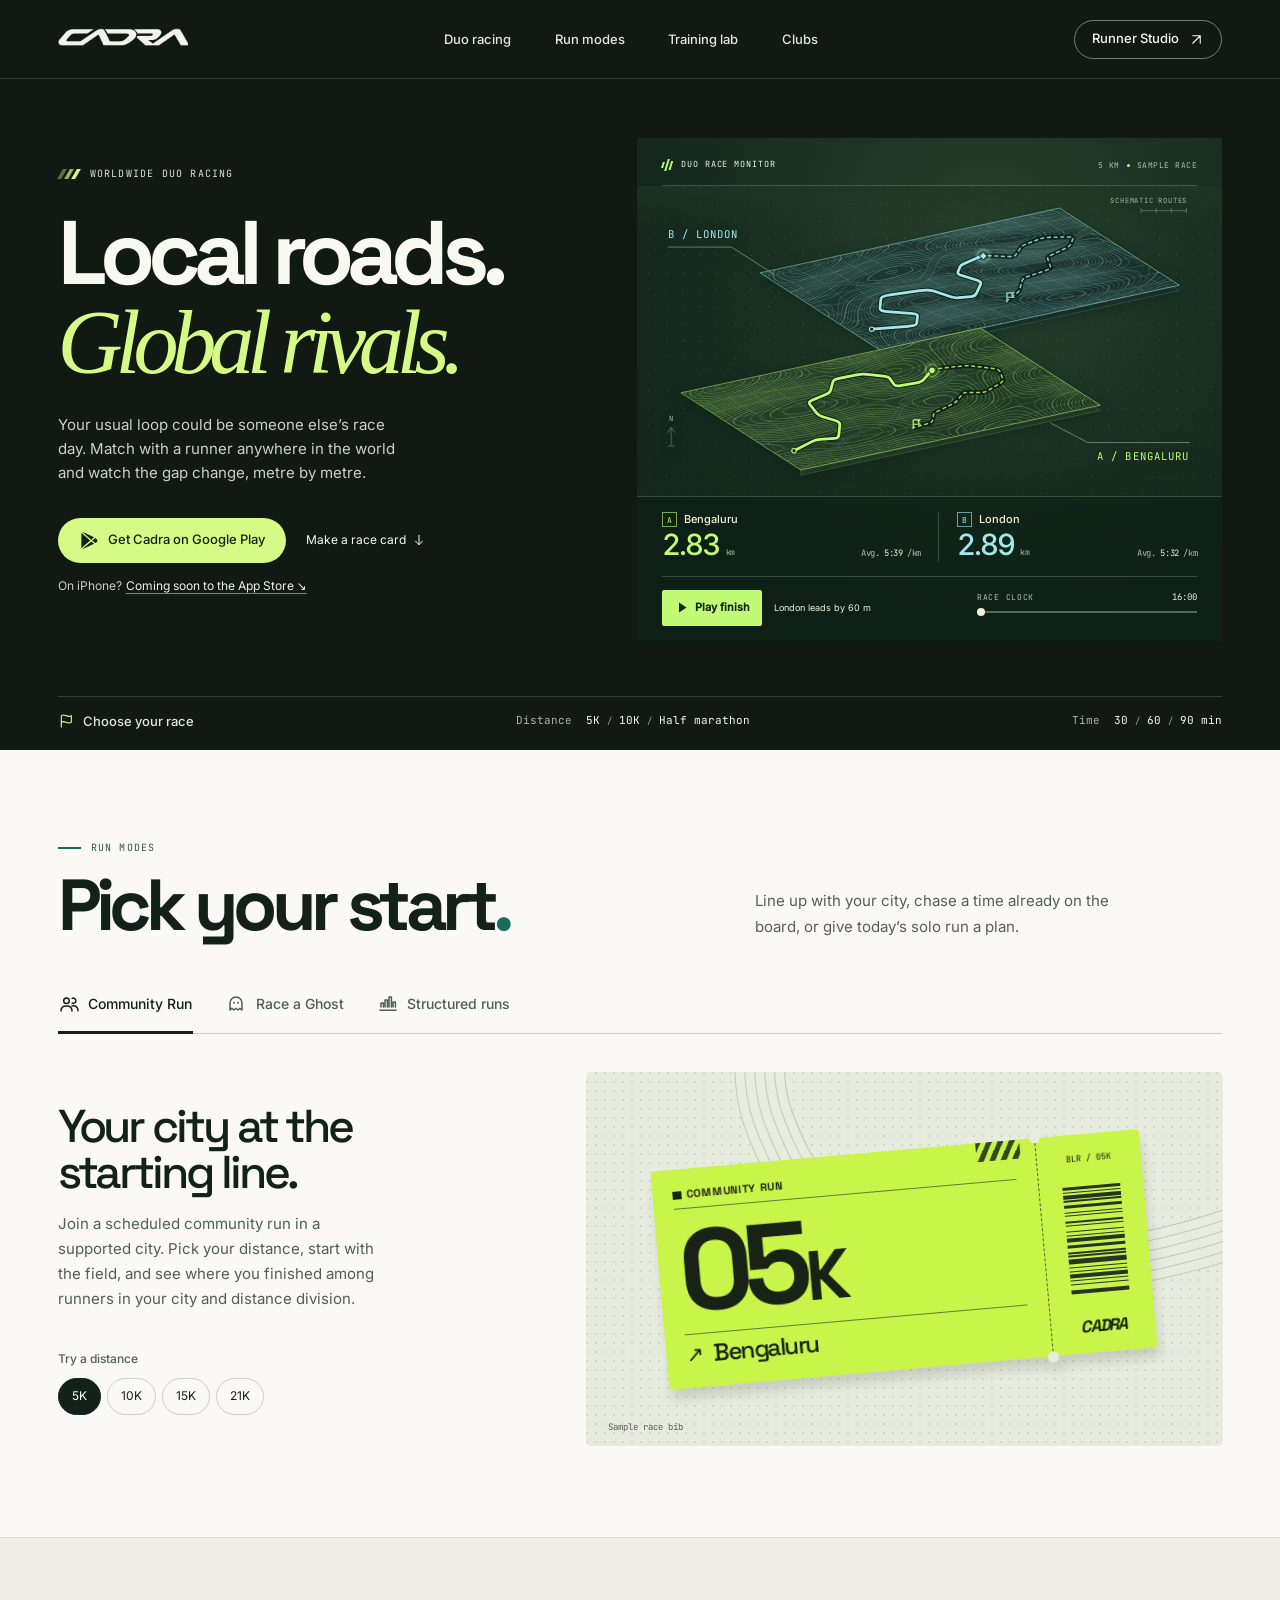
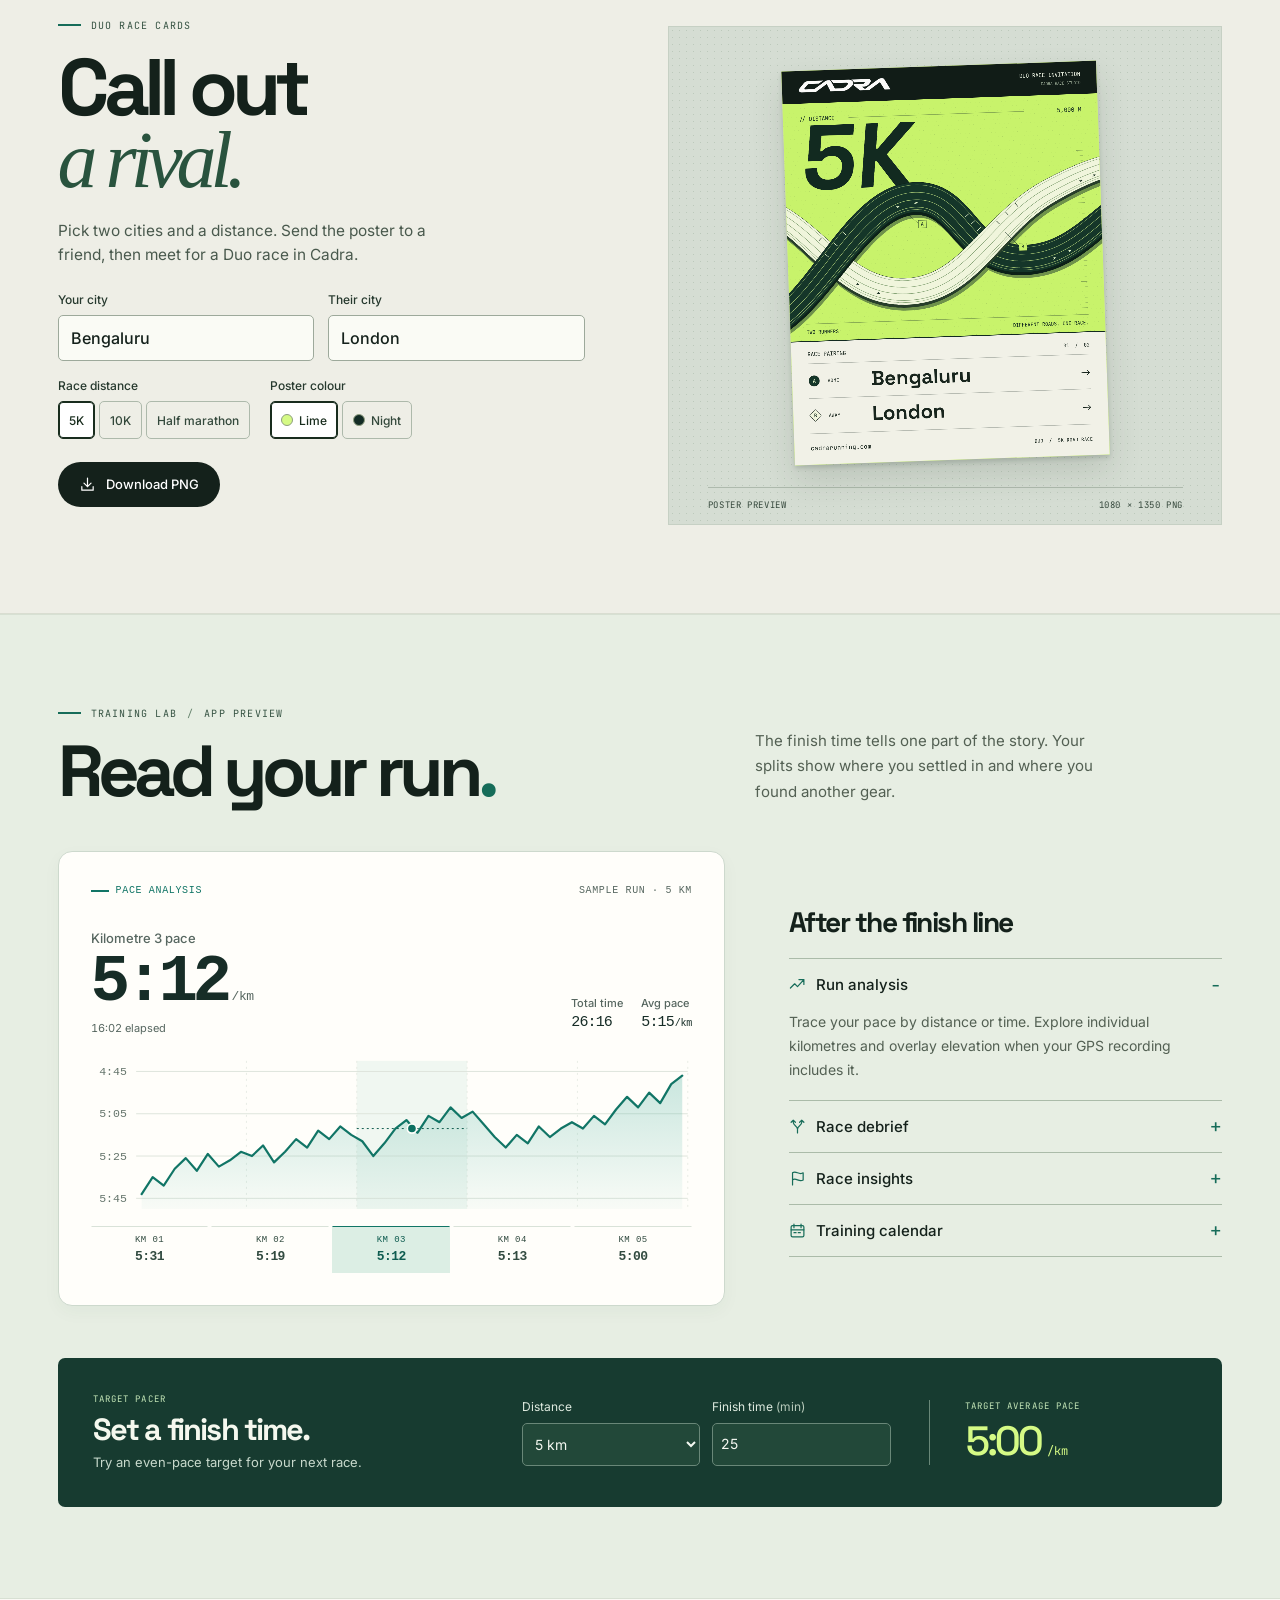
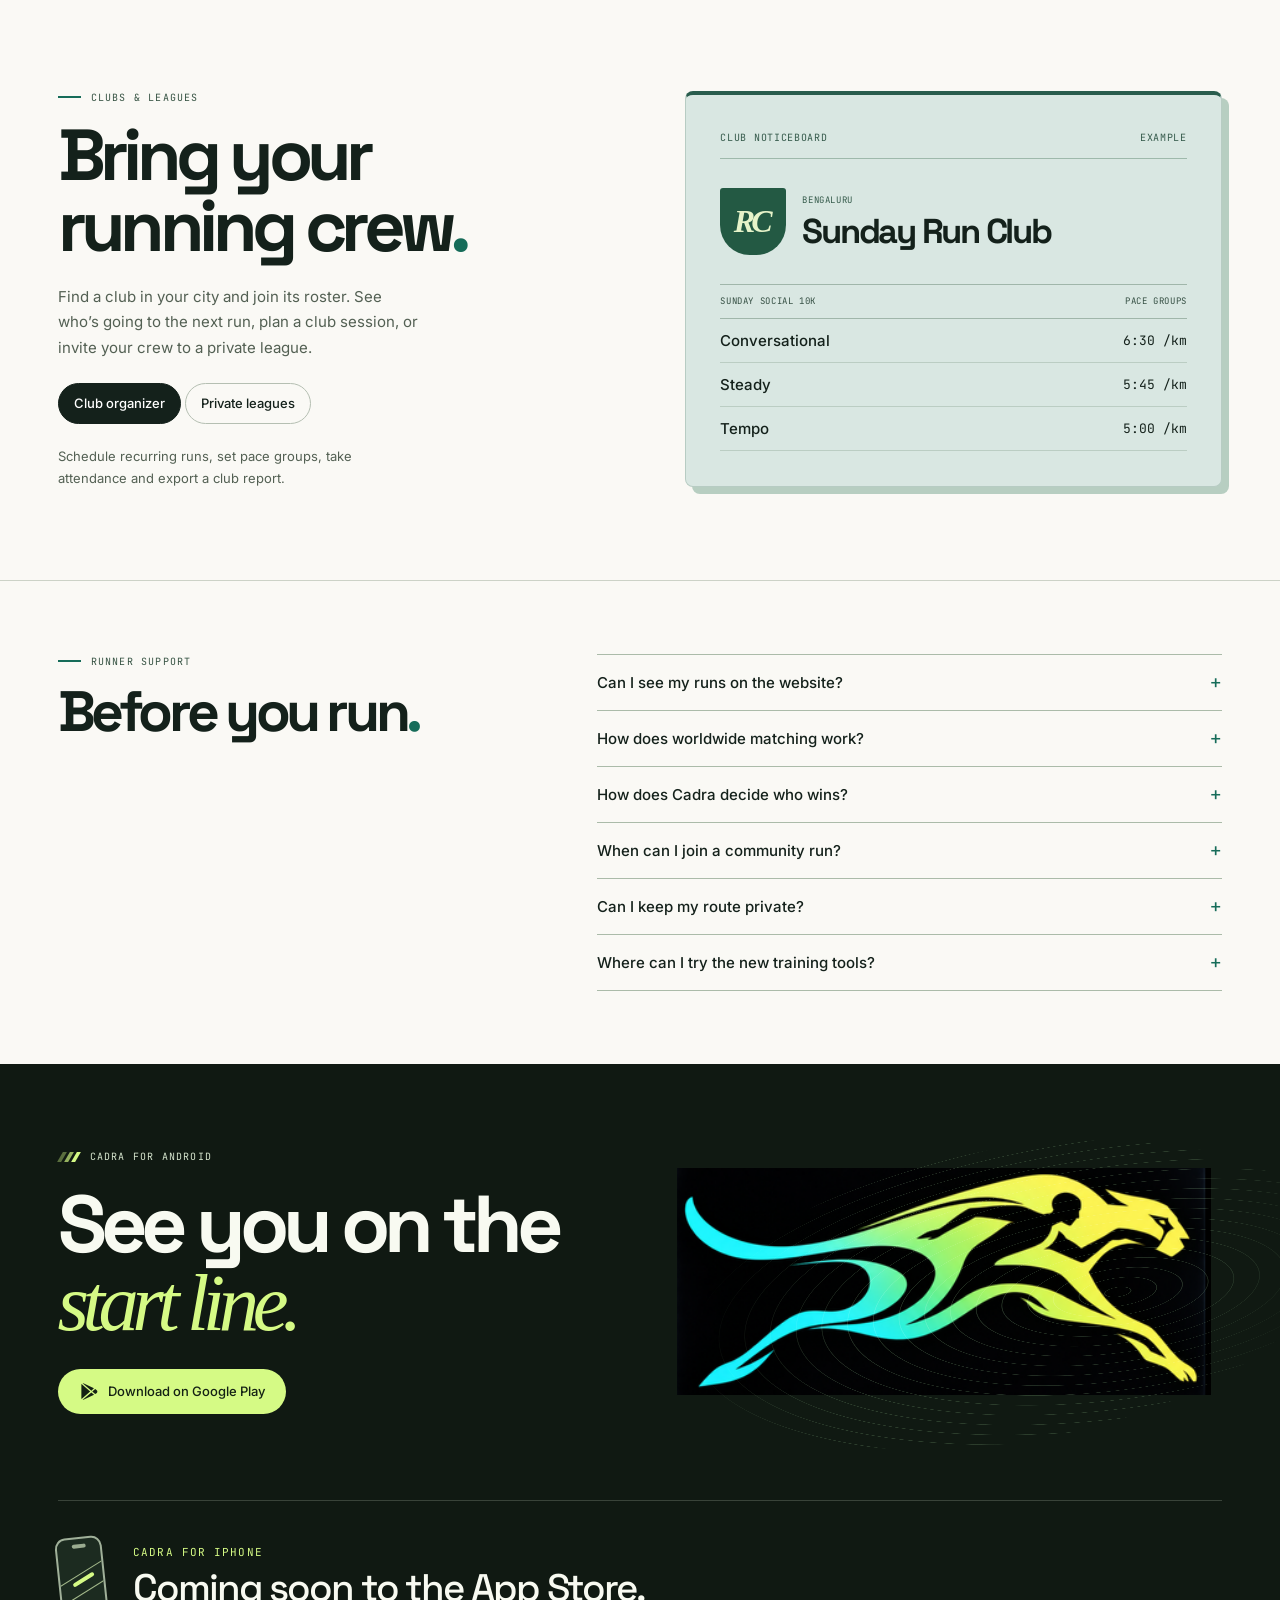
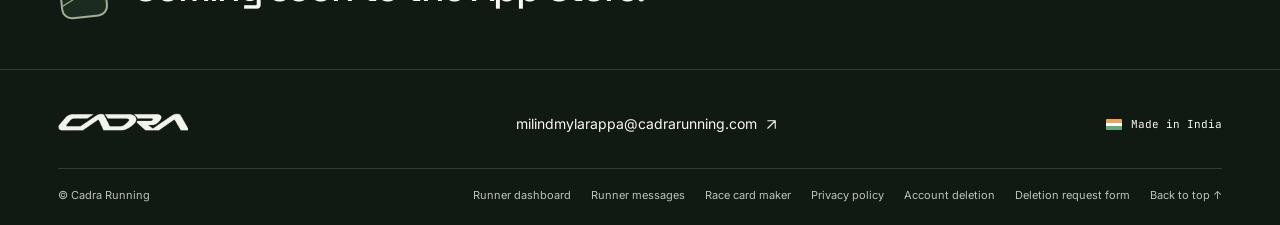
==== commit 981c20b7: "Launch Cadra's redesigned website and Runner Studio" ====
--- a/index.html
+++ b/index.html
@@ -1,70 +1,182 @@
 <!doctype html>
 <html lang="en">
 <head>
-  <meta charset="utf-8"><meta name="viewport" content="width=device-width,initial-scale=1">
-  <title>Cadra — Different roads. One race.</title>
-  <meta name="description" content="Race anyone, wherever they run. Discover live head-to-head racing, ghost challenges, daily community runs and run clubs with Cadra.">
-  <meta name="theme-color" content="#f6f5ef"><link rel="icon" href="assets/cadra-icon.png">
+  <meta charset="utf-8">
+  <meta name="viewport" content="width=device-width, initial-scale=1, viewport-fit=cover">
+  <meta name="theme-color" content="#101912">
+  <meta name="description" content="Race a runner anywhere in the world, join a city start line, or chase a past performance. Explore Cadra’s running modes and new training tools.">
+  <meta property="og:title" content="Cadra Running — Local roads. Global rivals.">
+  <meta property="og:description" content="Meet the runner on the other side of your 5K. Try a Duo race, explore city runs and get to know your splits.">
+  <meta property="og:type" content="website">
+  <link rel="canonical" href="https://cadrarunning.com/">
+  <meta property="og:url" content="https://cadrarunning.com/">
+  <meta property="og:image" content="https://cadrarunning.com/assets/cadra-icon.png">
+  <meta property="og:image:alt" content="Cadra Running">
+  <title>Cadra Running — Local roads. Global rivals.</title>
+  <link rel="icon" href="assets/cadra-icon.png">
   <link rel="preload" href="assets/space-grotesk-latin-700-normal.woff2" as="font" type="font/woff2" crossorigin>
-  <link rel="stylesheet" href="styles.css"><script src="main.js" defer></script>
+  <link rel="stylesheet" href="site.css">
+  <link rel="stylesheet" href="iphone.css">
+  <link rel="stylesheet" href="race.css">
+  <link rel="stylesheet" href="modes.css">
+  <link rel="stylesheet" href="analysis.css">
+  <script src="race.js" defer></script>
+  <script src="modes.js" defer></script>
+  <script src="analysis.js" defer></script>
+  <link rel="stylesheet" href="race-card.css">
+  <script src="race-card-art.js" defer></script>
+  <script src="race-card.js" defer></script>
+  <script src="site.js" defer></script>
 </head>
-<body>
-<a class="skip" href="#main">Skip to content</a>
-<header class="header wrap">
-  <a class="brand" href="#top" aria-label="Cadra home"><span class="wordmark"><img src="assets/cadra-wordmark.png" width="2172" height="724" alt="CADRA"></span></a>
-  <button class="menu-toggle" aria-expanded="false" aria-controls="nav" type="button">Menu <span aria-hidden="true">＋</span></button>
-  <nav id="nav" aria-label="Main navigation"><a href="#race">Live racing</a><a href="#ghost">Race a ghost</a><a href="#community">Community</a><a href="#clubs">Clubs</a><a class="nav-cta" href="#download">Get the app <span aria-hidden="true">↗</span></a></nav>
-</header>
-<main id="main">
-  <section class="hero wrap" id="top" aria-labelledby="hero-title">
-    <div class="hero-kicker mono"><span><i class="dot"></i> THE COMPETITIVE SIDE OF RUNNING</span><span>MADE IN INDIA / RUN EVERYWHERE</span></div>
-    <div class="hero-grid">
-      <div class="hero-copy"><h1 id="hero-title">ANY ROAD.<br><span>ANY RIVAL.</span></h1><div class="hero-bottom"><p>Your route is local.<br>Your competition isn’t.<br><strong>Race anyone, wherever they run.</strong></p><a href="#race" class="circle-link" aria-label="Explore live racing"><span aria-hidden="true">↘</span></a></div></div>
-      <div class="hero-art hero-art-branded" role="img" aria-label="The Cadra panther and runner emblem, framed by two routes: Bengaluru and Mumbai. Different roads, the same race.">
-        <div class="course-caption mono"><span>DIFFERENT ROADS.</span><span>ONE RACE.</span></div>
-        <div class="route route-one" aria-hidden="true"></div>
-        <div class="route route-two" aria-hidden="true"></div>
-        <div class="hero-runner hero-runner-you"><span class="runner-chip">YOU</span><span class="mono">01 / BENGALURU</span></div>
-        <div class="hero-runner hero-runner-rival"><span class="runner-chip">RIVAL</span><span class="mono">02 / MUMBAI</span></div>
-        <div class="hero-emblem" aria-hidden="true"><img src="assets/cadra-icon.png" width="512" height="512" alt="" fetchpriority="high"></div>
-        <div class="finish-label mono">SAME DISTANCE.<br>FIRST TO FINISH.</div>
-        <span class="hero-art-note mono">ILLUSTRATIVE ROUTES</span>
+<body id="top">
+  <a class="skip-link" href="#main">Skip to content</a>
+  <svg class="symbols" aria-hidden="true" xmlns="http://www.w3.org/2000/svg">
+    <symbol id="arrow" viewBox="0 0 24 24"><path d="M5 12h14m-6-6 6 6-6 6"/></symbol>
+    <symbol id="north" viewBox="0 0 24 24"><path d="M6 18 18 6M6 6h12v12"/></symbol>
+    <symbol id="down" viewBox="0 0 24 24"><path d="M12 4v16m-6-6 6 6 6-6"/></symbol>
+    <symbol id="flag" viewBox="0 0 24 24"><path d="M5 21V4c5-4 9 4 15 0v10c-6 4-10-4-15 0"/></symbol>
+    <symbol id="split" viewBox="0 0 24 24"><path d="M12 21v-5c0-5-6-5-6-10V3m12 0v3c0 5-6 5-6 10M3 6l3-3 3 3m6 0 3-3 3 3"/></symbol>
+    <symbol id="trend" viewBox="0 0 24 24"><path d="m2 17 6-6 4 4 9-10m-7 0h7v7"/></symbol>
+    <symbol id="calendar" viewBox="0 0 24 24"><rect x="3" y="5" width="18" height="16" rx="2"/><path d="M7 3v5m10-5v5M3 11h18m-14 4h3m3 0h3"/></symbol>
+    <symbol id="playmark" viewBox="0 0 24 24"><path fill="currentColor" stroke="none" d="M3.2 2.6 14.1 12 3.2 21.4a2.1 2.1 0 0 1-.2-.9v-17q0-.5.2-.9Zm1.4-1.1 11 9.4 3.3-2.9L5.5 1.6q-.5-.2-.9-.1Zm15.8 7.3-3.6 3.2 3.6 3.1 1.7-1c1.5-.9 1.5-3.3 0-4.1Zm-4.8 4.4-11 9.3q.5.1 1-.1L19 16Z"/></symbol>
+  </svg>
+  <div class="opening">
+    <header class="mast shell">
+      <a href="#top" class="brand-link" aria-label="Cadra home"><span class="brand-word"><img src="assets/cadra-wordmark.png" alt="Cadra" width="2172" height="724"></span></a>
+      <button class="menu-button" type="button" aria-expanded="false" aria-controls="site-nav">Menu <span aria-hidden="true">☰</span></button>
+      <nav class="mast-nav" id="site-nav" aria-label="Main navigation">
+        <a href="#duo">Duo racing</a><a href="#modes">Run modes</a><a href="#training">Training lab</a><a href="#clubs">Clubs</a>
+      </nav>
+      <a class="mast-cta" href="runner.html">Runner Studio <svg class="ui-icon"><use href="#north"/></svg></a>
+    </header>
+  </div>
+  <main id="main">
+    <section class="opening hero" id="duo" aria-labelledby="hero-title">
+      <div class="shell intro-grid">
+        <div class="intro-copy">
+          <p class="eyeline light-eye"><span class="speed-mark" aria-hidden="true"><i></i><i></i><i></i></span>Worldwide Duo racing</p>
+          <h1 id="hero-title">Local roads.<br><em>Global rivals.</em></h1>
+          <p class="hero-text">Your usual loop could be someone else’s race day. Match with a runner anywhere in the world and watch the gap change, metre by metre.</p>
+          <div class="hero-actions">
+            <a class="pill accent" href="https://play.google.com/store/apps/details?id=com.velocitylive.myapp"><svg class="ui-icon"><use href="#playmark"/></svg>Get Cadra on Google Play</a>
+            <a class="plain-link" href="#race-card">Make a race card <svg class="ui-icon"><use href="#down"/></svg></a>
+          </div>
+          <a class="iphone-note" href="#iphone-release-title">On iPhone? <span>Coming soon to the App Store ↘</span></a>
+        </div>
+        <div class="broadcast"><cadra-race><p class="fallback">Duo race demo · Bengaluru and London · 5 km. Each runner follows their own route while both see distance, pace and gap.</p></cadra-race></div>
       </div>
+      <div class="shell formats"><div class="format-title"><svg class="ui-icon"><use href="#flag"/></svg> Choose your race</div><div><span>Distance</span><b>5K <i>/</i> 10K <i>/</i> Half marathon</b></div><div><span>Time</span><b>30 <i>/</i> 60 <i>/</i> 90 min</b></div></div>
+    </section>
+
+    <section id="modes" class="shell modes-section block" aria-labelledby="modes-title">
+      <div class="section-heading"><div><p class="eyeline"><span class="dash"></span> Run modes</p><h2 id="modes-title">Pick your start<span>.</span></h2></div><p>Line up with your city, chase a time already on the board, or give today’s solo run a plan.</p></div>
+      <cadra-modes><div class="fallback">Join a scheduled Community Run in your city, race a saved run as a ghost, or choose a structured solo session.</div></cadra-modes>
+    </section>
+
+    <section id="race-card" class="invitation" aria-labelledby="card-title">
+      <div class="shell invitation-layout">
+        <div class="invitation-copy">
+          <p class="eyeline"><span class="dash"></span> Duo race cards</p>
+          <h2 id="card-title">Call out<br><em>a rival.</em></h2>
+          <p class="invitation-intro">Pick two cities and a distance. Send the poster to a friend, then meet for a Duo race in Cadra.</p>
+          <form id="card-form">
+            <div class="card-fields"><label for="card-home">Your city<input id="card-home" type="text" maxlength="32" value="Bengaluru" required autocomplete="off" dir="auto"></label>
+            <label for="card-away">Their city<input id="card-away" type="text" maxlength="32" value="London" required autocomplete="off" dir="auto"></label></div>
+            <div class="card-choices"><fieldset><legend>Race distance</legend><div class="distance-choices">
+              <label><input type="radio" name="card-distance" value="5K" checked><span>5K</span></label>
+              <label><input type="radio" name="card-distance" value="10K"><span>10K</span></label>
+              <label><input type="radio" name="card-distance" value="HALF"><span>Half marathon</span></label>
+            </div></fieldset>
+            <fieldset><legend>Poster colour</legend><div class="palette-choices">
+              <label><input type="radio" name="card-palette" value="lime" checked><span><i class="lime-chip"></i>Lime</span></label>
+              <label><input type="radio" name="card-palette" value="night"><span><i class="night-chip"></i>Night</span></label>
+            </div></fieldset></div>
+            <div class="card-actions"><button class="pill dark-pill" id="card-save" type="button" disabled><svg class="ui-icon" viewBox="0 0 24 24" aria-hidden="true"><path d="M12 3v12m-5-5 5 5 5-5M4 15v5h16v-5"/></svg>Download PNG</button>
+              <button type="button" id="card-share" class="card-share" hidden>Share poster <svg class="ui-icon"><use href="#north"/></svg></button>
+            </div><p id="card-status" class="card-status" role="status"></p>
+          </form>
+          <noscript><p>Enable JavaScript to design and save a race card.</p></noscript>
+        </div>
+        <figure class="poster-board">
+          <div class="poster-sheet"><canvas id="card-canvas" width="1080" height="1350" role="img" aria-label="Duo race invitation from Bengaluru to London, 5K">Duo race invitation, Bengaluru and London, 5K.</canvas></div>
+          <figcaption>Poster preview <span>1080 × 1350 PNG</span></figcaption>
+        </figure>
+      </div>
+    </section>
+
+    <section class="lab block" id="training" aria-labelledby="training-title"><div class="shell">
+      <div class="section-heading"><div><p class="eyeline"><span class="dash"></span> Training lab <span class="eyebreak">/</span> App preview</p><h2 id="training-title">Read your run<span>.</span></h2></div><p>The finish time tells one part of the story. Your splits show where you settled in and where you found another gear.</p></div>
+      <div class="lab-grid">
+        <div class="analysis-host"><cadra-analysis><p class="fallback">Sample 5K in 26:16. From kilometre one to five, the splits are 5:31, 5:19, 5:12, 5:13 and 5:00 per kilometre.</p></cadra-analysis></div>
+        <div class="lab-tools">
+          <h3>After the finish line</h3>
+          <details open><summary><svg class="ui-icon"><use href="#trend"/></svg>Run analysis</summary><p>Trace your pace by distance or time. Explore individual kilometres and overlay elevation when your GPS recording includes it.</p></details>
+          <details><summary><svg class="ui-icon"><use href="#split"/></svg>Race debrief</summary><p>Once both runners have synced, replay how the gap changed. Find the kilometre where you gained the most time and the moments the lead switched.</p></details>
+          <details><summary><svg class="ui-icon"><use href="#flag"/></svg>Race insights</summary><p>Compare two saved runs over the same distance. Look beyond the finish times to see which splits changed.</p></details>
+          <details><summary><svg class="ui-icon"><use href="#calendar"/></svg>Training calendar</summary><p>Build a four- to sixteen-week plan around your goal and available days. Move sessions when your week changes.</p></details>
+        </div>
+      </div>
+      <div class="pacer">
+        <div class="pacer-copy"><p class="eyeline">Target pacer</p><h3>Set a finish time.</h3><p>Try an even-pace target for your next race.</p></div>
+        <form class="pacer-form" id="pacer-form">
+          <label>Distance<select id="pacer-distance" name="distance"><option value="5">5 km</option><option value="10">10 km</option><option value="21.1">Half marathon</option></select></label>
+          <label>Finish time <span>(min)</span><input id="pacer-minutes" type="number" name="minutes" step="1" min="1" max="720" inputmode="numeric" value="25" required></label>
+        </form>
+        <div class="pace-result"><span class="eyeline" id="pace-label">Target average pace</span><output id="pacer-result" aria-labelledby="pace-label" for="pacer-distance pacer-minutes" aria-live="polite">5:00 <small>/km</small></output></div>
+      </div>
+    </div></section>
+
+    <section class="shell block clubs" id="clubs" aria-labelledby="club-title">
+      <div class="club-copy"><p class="eyeline"><span class="dash"></span> Clubs &amp; leagues</p><h2 id="club-title">Bring your<br>running crew<span>.</span></h2><p>Find a club in your city and join its roster. See who’s going to the next run, plan a club session, or invite your crew to a private league.</p>
+        <div class="club-switch" role="group" aria-label="Choose club preview"><button type="button" aria-pressed="true" data-club="schedule">Club organizer</button><button type="button" aria-pressed="false" data-club="league">Private leagues</button></div>
+        <p class="club-extra" id="club-info" aria-live="polite">Schedule recurring runs, set pace groups, take attendance and export a club report.</p>
+      </div>
+      <div class="club-art" id="club-board">
+        <div class="club-topline"><span>Club noticeboard</span><span>Example</span></div>
+        <div class="club-board-title"><span class="club-crest" aria-hidden="true">RC</span><div><span class="club-loc">Bengaluru</span><h3>Sunday Run Club</h3></div></div>
+        <div id="club-sample"><div class="notice-head"><span>Sunday social 10K</span><span>Pace groups</span></div><ol class="club-rows"><li><b>Conversational</b><span>6:30 /km</span></li><li><b>Steady</b><span>5:45 /km</span></li><li><b>Tempo</b><span>5:00 /km</span></li></ol></div>
+      </div>
+    </section>
+
+    <section class="questions" id="questions" aria-labelledby="faq-title"><div class="shell faq-grid">
+      <div><p class="eyeline"><span class="dash"></span> Runner support</p><h2 id="faq-title">Before you run<span>.</span></h2></div>
+      <div class="faq-items">
+        <details><summary>Can I see my runs on the website?</summary><p>Yes. <a href="runner.html">Sign in with your Cadra account</a> to open Runner Studio. Explore your runs and splits, find and follow other runners, and catch up with your clubs and training plan.</p></details>
+        <details><summary>How does worldwide matching work?</summary><p>Choose Duo and pick a distance or time limit. Cadra searches for another runner looking for that format. When you match, you start on a shared countdown. If nobody matches in the search window, try a ghost race.</p></details>
+        <details><summary>How does Cadra decide who wins?</summary><p>In a distance race, the first runner to cover the chosen distance wins. In a timed race, you compete to cover the most distance before the clock runs out. Both runners can follow the gap during the race.</p></details>
+        <details><summary>When can I join a community run?</summary><p>Check the community event in the app for your city’s scheduled local start. Join a distance division while the lobby is open, then see how your finish time compares with others in that division.</p></details>
+        <details><summary>Can I keep my route private?</summary><p>Ghost Mode hides your real-time map location from other runners. Your opponent can still see the distance, pace and gap they need to race. <a href="https://cadrarunning.com/privacy.html">Read the privacy policy</a>.</p></details>
+        <details><summary>Where can I try the new training tools?</summary><p>Run analysis, race debrief, target pacer, race insights, training calendar, private leagues and club organizer are available to testers in Cadra Preview with preview access enabled. Availability in the store version can differ.</p></details>
+      </div>
+    </div></section>
+
+    <section id="download" class="download" aria-labelledby="download-title"><div class="shell download-inner">
+      <div><p class="eyeline light-eye"><span class="speed-mark" aria-hidden="true"><i></i><i></i><i></i></span> Cadra for Android</p><h2 id="download-title">See you on the<br><em>start line.</em></h2><a class="pill accent" href="https://play.google.com/store/apps/details?id=com.velocitylive.myapp"><svg class="ui-icon"><use href="#playmark"/></svg>Download on Google Play</a></div>
+      <div class="finish-art" aria-hidden="true"><div class="finish-lines"></div><div class="panther"><img src="assets/cadra-icon.png" alt="" width="512" height="512" loading="lazy"></div></div>
     </div>
-    <div class="hero-foot mono"><span>RUN WITH INTENT.</span><span>01—05 / FIND YOUR REASON TO RUN <span aria-hidden="true">↓</span></span></div>
-  </section>
+<aside class="shell iphone-release" aria-labelledby="iphone-release-title">
+  <div class="iphone-release__inner">
+    <div class="iphone-release__device" aria-hidden="true">
+      <span class="iphone-release__island"></span>
+      <span class="iphone-release__lanes"></span>
+    </div>
+    <div class="iphone-release__copy">
+      <p>Cadra for iPhone</p>
+      <h3 id="iphone-release-title">Coming soon to the App Store.</h3>
+    </div>
+  </div>
+</aside>
+    </section>
+  </main>
+  <footer class="foot"><div class="shell">
+    <div class="foot-main"><a href="#top" class="brand-link" aria-label="Cadra home"><span class="brand-word"><img src="assets/cadra-wordmark.png" alt="Cadra" width="2172" height="724" loading="lazy"></span></a><a class="contact" href="mailto:milindmylarappa@cadrarunning.com">milindmylarappa@cadrarunning.com <svg class="ui-icon"><use href="#north"/></svg></a><span class="made"><span class="india" aria-hidden="true"></span>Made in India</span></div>
+    <div class="foot-legal"><span>© Cadra Running</span><div><a href="runner.html">Runner dashboard</a><a id="messages-link" href="runner.html?view=messages">Runner messages</a><a href="#race-card">Race card maker</a><a href="https://cadrarunning.com/privacy.html">Privacy policy</a><a href="https://cadrarunning.com/delete-account.html">Account deletion</a><button type="button" id="request-open">Deletion request form</button><a href="#top">Back to top ↑</a></div></div>
+  </div></footer>
 
-  <section class="race-section wrap" id="race" aria-labelledby="race-title">
-    <div class="section-heading"><p class="eyebrow">01 / LIVE HEAD-TO-HEAD</p><h2 id="race-title">Different roads.<br><em>One finish line.</em></h2><p>Match with a runner in another region. See each other’s live distance and average pace. The first to cover the agreed distance takes the win.</p></div>
-    <div class="race-console">
-      <div class="console-top"><span class="mono"><i class="dot"></i> INTERACTIVE DEMO</span><div class="distance-picker" role="group" aria-label="Sample race distance"><button data-distance="3" aria-pressed="false">3 km</button><button data-distance="5" aria-pressed="true">5 km</button><button data-distance="10" aria-pressed="false">10 km</button></div></div>
-      <div class="race-lane lane-you"><div class="lane-name"><span class="mono">01 / YOU</span><strong>Bengaluru</strong></div><div class="lane-distance"><strong id="you-distance">0.00</strong><span class="mono">KM COVERED</span></div><div class="lane-pace"><strong id="you-pace">—:—</strong><span class="mono">AVG PACE / KM</span></div><div class="lane-track"><div id="you-bar"></div><span>FINISH</span></div></div>
-      <div class="race-lane lane-rival"><div class="lane-name"><span class="mono">02 / RIVAL</span><strong>Mumbai</strong></div><div class="lane-distance"><strong id="rival-distance">0.00</strong><span class="mono">KM COVERED</span></div><div class="lane-pace"><strong id="rival-pace">—:—</strong><span class="mono">AVG PACE / KM</span></div><div class="lane-track"><div id="rival-bar"></div><span>FINISH</span></div></div>
-      <div class="console-bottom"><div><p id="race-status" role="status">Two cities. One shared challenge.</p><span class="mono fine">ACCELERATED EXAMPLE · NO LIVE RUNNERS</span></div><button class="button button-lime" id="play-race">Start the demo <span aria-hidden="true">↗</span></button></div>
-    </div>
-    <div class="race-notes"><span><b>01</b> Agree on a distance</span><span><b>02</b> Follow the race live</span><span><b>03</b> Make the winner board</span></div>
-  </section>
-
-  <section class="ghost-section wrap" id="ghost" aria-labelledby="ghost-title">
-    <div class="ghost-copy"><p class="eyebrow">02 / RACE A GHOST</p><h2 id="ghost-title">The past has<br>a pace.<br><em>Beat it.</em></h2><p>Your own best effort. Someone else’s great run. Choose a recorded run and race the same distance against its time.</p><a class="text-link" href="#download">Meet your next challenge <span aria-hidden="true">↗</span></a></div>
-    <div class="ghost-card"><div class="console-top"><span class="mono">INTERACTIVE DEMO</span><span class="mono">5 KM CHALLENGE</span></div><div class="ghost-switch" role="group" aria-label="Example ghost"><button data-ghost="self" aria-pressed="true">Your past run</button><button data-ghost="other" aria-pressed="false">Another runner</button></div><div class="ghost-time"><span class="mono">THE TIME TO BEAT</span><strong id="ghost-time">28:40</strong></div><div class="ghost-timeline" aria-hidden="true"><span class="ghost-mark" id="ghost-mark">GHOST</span><span class="target-mark" id="target-mark">YOU</span><i></i></div><div class="target-label"><label for="target-time">YOUR TARGET TIME</label><output id="target-output" for="target-time">27:30</output></div><input type="range" id="target-time" min="1200" max="2100" step="5" value="1650" aria-valuetext="27 minutes 30 seconds"><div class="ghost-result"><span aria-hidden="true">↗</span><p id="ghost-result" role="status">1:10 faster than your past self.</p></div><p class="demo-note">Drag to explore sample times. Choose a real run in the app.</p></div>
-  </section>
-
-  <section class="community-section wrap" id="community" aria-labelledby="community-title">
-    <div class="community-top"><div><p class="eyebrow">03 / DAILY COMMUNITY RUNS</p><h2 id="community-title">Show up.<br>Find your stride.</h2></div><p>For your first kilometre or your next personal best. Runners and walkers, a distance to aim for, and a reason to come back tomorrow.</p></div>
-    <div class="community-grid"><div class="run-ticket"><div class="ticket-head mono"><span>EVERY DAY AT</span><span>CADRA COMMUNITY</span></div><div class="five">5:00<span aria-hidden="true">↗</span></div><p>One daily start.<br>A habit that stays with you.</p><div class="ticket-rule"></div><div class="ticket-bottom"><span class="mono">PICK YOUR DISTANCE.<br>REGISTER IN THE APP.</span><a href="#download" class="ticket-cta" aria-label="Download Cadra to register"><span aria-hidden="true">↗</span></a></div><small>Check the app for your local schedule and available distances.</small></div>
-    <div class="community-details"><div class="community-tabs" role="tablist" aria-label="Explore community runs"><button id="reminders-tab" role="tab" aria-selected="true" aria-controls="community-panel" data-community="reminders">Your reminders</button><button id="results-tab" role="tab" aria-selected="false" aria-controls="community-panel" tabindex="-1" data-community="results">Your city’s results</button></div><div id="community-panel" role="tabpanel" aria-labelledby="reminders-tab" tabindex="0"><div class="reminder-row"><span class="step-number">01</span><div><h3>In the afternoon</h3><p>A reminder for the run you registered for.</p></div><span aria-hidden="true">↗</span></div><div class="reminder-row"><span class="step-number">02</span><div><h3>30 minutes before</h3><p>Your second nudge. Time to lace up.</p></div><span aria-hidden="true">↗</span></div><div class="reminder-row"><span class="step-number">03</span><div><h3>At the start</h3><p>Set out for your chosen distance, wherever you run.</p></div><span aria-hidden="true">↗</span></div></div><p class="community-note">Finish your distance. See how your time ranks in your city, against others running the same distance.</p></div></div>
-  </section>
-
-  <section class="clubs-section wrap" id="clubs" aria-labelledby="clubs-title"><div class="clubs-heading"><p class="eyebrow">04 / RUN CLUBS</p><h2 id="clubs-title">YOUR PEOPLE.<br><span>YOUR PACE.</span></h2><p>Find and register for run clubs. Build a group, share club news, and bring people in through membership requests and invitations.</p></div><div class="club-board"><div class="board-top"><span class="mono">THE CLUB NOTICEBOARD</span><span class="mono fine">INTERACTIVE EXAMPLE</span></div><div class="board-tabs" role="tablist" aria-label="Run club example"><button id="club-posts" role="tab" aria-selected="true" aria-controls="club-panel" data-club="posts">Club posts</button><button id="club-members" role="tab" aria-selected="false" aria-controls="club-panel" data-club="members" tabindex="-1">Members</button><button id="club-requests" role="tab" aria-selected="false" aria-controls="club-panel" data-club="requests" tabindex="-1">Requests & invites</button></div><div id="club-panel" role="tabpanel" aria-labelledby="club-posts" tabindex="0"><div class="club-stamp" aria-hidden="true">RC<br>01</div><div class="club-panel-copy"><span class="mono">SAMPLE CLUB / MORNING MILES</span><h3>Good company.<br>Better kilometres.</h3><p>“Sunday’s route is up. Easy pace, good conversations. Who’s joining?”</p><span class="notice-label">EXAMPLE CLUB POST</span></div></div><a class="board-link" href="#download">Find your club in Cadra <span aria-hidden="true">↗</span></a></div></section>
-
-  <section class="messages-section wrap" id="messages" aria-labelledby="messages-title"><div><p class="eyebrow">05 / MESSAGING</p><h2 id="messages-title">Every great run<br>starts with<br><em>“you in?”</em></h2><p>Make a plan, talk about the finish, and stay connected to your running circle. All inside Cadra.</p></div><div class="chat-demo"><div class="chat-top"><span class="mono">THE CONVERSATION CONTINUES</span><span aria-hidden="true">↗</span></div><div class="chat-tabs" role="group" aria-label="Sample conversation"><button data-chat="race" aria-pressed="true">Plan a race</button><button data-chat="club" aria-pressed="false">Find your crew</button></div><div class="chat-messages" id="chat-messages" aria-live="polite"><p class="bubble">Same distance tomorrow?</p><p class="bubble reply">Same distance. Faster finish.</p><p class="bubble">That sounds like a challenge.</p></div><p class="demo-note">Example conversation. Actual messages stay in the app.</p></div></section>
-
-  <section class="faq-section wrap" id="faq" aria-labelledby="faq-title"><div><p class="eyebrow">BEFORE THE START LINE</p><h2 id="faq-title">Good questions.</h2></div><div class="faq-list"><details><summary>Do we have to run in the same place?<span aria-hidden="true">＋</span></summary><p>No. Each runner follows their own route. You compete over the same predetermined distance, with distance and average pace shared in real time.</p></details><details><summary>How is a ghost race different?<span aria-hidden="true">＋</span></summary><p>A live race happens against someone running at the same time. A ghost race uses a recorded past run—yours or someone else’s. You race that same distance against the recorded time.</p></details><details><summary>Can beginners and walkers join?<span aria-hidden="true">＋</span></summary><p>Yes. Community runs help walkers, new runners and experienced runners build consistency. Register for a distance in the app and check the local schedule for the daily run at 5.</p></details><details><summary>How do the city rankings work?<span aria-hidden="true">＋</span></summary><p>Complete your registered distance. Your finish time determines your position among people in your city who covered that distance. Results are published in the app.</p></details><details><summary>Where can I get help or delete my account?<span aria-hidden="true">＋</span></summary><p>Email <a href="mailto:milindmylarappa@cadrarunning.com">milindmylarappa@cadrarunning.com</a>. For deletion, use our <a href="https://cadrarunning.com/delete-account.html">account deletion page</a> or the email request form below.</p></details></div></section>
-
-  <section class="download-section wrap" id="download" aria-labelledby="download-title"><div class="download-top"><p class="eyebrow">YOUR NEXT RIVAL IS OUT THERE.</p><span class="mono">MADE IN INDIA ↗</span></div><div class="download-identity"><h2 id="download-title">MAKE IT<br><em>A RACE.</em></h2><img class="download-app-logo" src="assets/cadra-icon.png" width="512" height="512" alt="Cadra panther and runner app logo" loading="lazy"></div><div class="download-bottom"><p>Every road has a finish line.<br>Give yours some competition.</p><a class="button button-lime download-button" href="https://play.google.com/store/apps/details?id=com.velocitylive.myapp" target="_blank" rel="noopener"><span><small>DOWNLOAD ON PLAY STORE NOW</small>Get Cadra for Android</span><span aria-hidden="true">↗</span></a></div></section>
-</main>
-<footer class="footer wrap"><div class="footer-top"><a class="brand brand-lockup" href="#top" aria-label="Cadra home"><img class="brand-mark" src="assets/cadra-icon.png" width="52" height="52" alt=""><span class="wordmark"><img src="assets/cadra-wordmark.png" width="2172" height="724" alt="CADRA"></span></a><div class="contact"><span class="mono">CONTACT US</span><a href="mailto:milindmylarappa@cadrarunning.com">milindmylarappa@cadrarunning.com <span aria-hidden="true">↗</span></a></div><div class="footer-links"><a href="https://cadrarunning.com/privacy.html">Privacy policy</a><a href="https://cadrarunning.com/delete-account.html">Account deletion</a><button id="delete-open" type="button">Deletion request form</button><a href="#faq">FAQs</a></div></div><div class="footer-base mono"><span>© <span id="year">2026</span> CADRA</span><span>DIFFERENT ROADS. ONE RACE.</span></div></footer>
-<dialog id="deletion-modal" aria-labelledby="deletion-title" aria-describedby="deletion-description"><button class="dialog-close" id="delete-close" aria-label="Close deletion request form" type="button">×</button><p class="eyebrow">YOUR ACCOUNT. YOUR CHOICE.</p><h2 id="deletion-title">Request deletion.</h2><p id="deletion-description">This form prepares an email to Cadra support. You must send it from your registered email address. It does not submit a request or delete your account automatically.</p><form id="deletion-form"><label for="registered-email">Registered email address</label><input id="registered-email" name="email" type="email" autocomplete="email" placeholder="you@example.com" required><label for="deletion-extra">Additional information (optional)</label><textarea id="deletion-extra" rows="3" maxlength="1000" placeholder="Do not include passwords."></textarea><label class="checkbox-label"><input type="checkbox" required><span>I want to request deletion of my Cadra account and associated data.</span></label><button class="button button-dark" type="submit">Prepare email request <span aria-hidden="true">↗</span></button><p id="deletion-result" role="status"></p></form><p class="deletion-note">See the <a href="https://cadrarunning.com/delete-account.html">deletion policy</a> for timing and retention details. You can also email <a href="mailto:milindmylarappa@cadrarunning.com">milindmylarappa@cadrarunning.com</a> directly.</p></dialog>
+  <dialog id="deletion" aria-labelledby="deletion-title"><form method="dialog" class="close-form"><button class="close-dialog" type="submit" aria-label="Close deletion request">×</button></form>
+    <p class="eyeline"><span class="dash"></span> Account support</p><h2 id="deletion-title">Request account deletion.</h2><p>Enter your registered email to prepare a request. Send the draft from your email app so Cadra support can verify your account.</p>
+    <form id="deletion-form"><label>Registered email<input name="email" type="email" autocomplete="email" required></label><button type="submit" class="pill dark-pill">Prepare email <svg class="ui-icon"><use href="#north"/></svg></button><div class="mail-result" role="status"></div></form>
+    <a class="policy-link" href="https://cadrarunning.com/delete-account.html">Deletion process and retention details ↗</a>
+  </dialog>
 </body>
 </html>
--- a/site.css
+++ b/site.css
@@ -0,0 +1,168 @@
+@font-face{font-family:Inter;src:url("assets/inter-latin-400-normal.woff2") format("woff2");font-weight:400;font-display:swap}
+@font-face{font-family:Inter;src:url("assets/inter-latin-500-normal.woff2") format("woff2");font-weight:500;font-display:swap}
+@font-face{font-family:"Space Grotesk";src:url("assets/space-grotesk-latin-500-normal.woff2") format("woff2");font-weight:500;font-display:swap}
+@font-face{font-family:"Space Grotesk";src:url("assets/space-grotesk-latin-700-normal.woff2") format("woff2");font-weight:700;font-display:swap}
+@font-face{font-family:"JetBrains Mono";src:url("assets/jetbrains-mono-latin-400-normal.woff2") format("woff2");font-weight:400;font-display:swap}
+:root{--ink:#14211b;--deep:#101912;--paper:#faf9f5;--lime:#d5fa85;--teal:#166c59;--muted:#536053;--line:#ccd2c7;--display:"Space Grotesk",Arial,sans-serif;--mono:"JetBrains Mono",monospace;--gutter:clamp(20px,4.5vw,78px);color-scheme:light}
+*,*::before,*::after{box-sizing:border-box}
+html{scroll-behavior:smooth;scroll-padding-top:24px}
+body{margin:0;background:var(--paper);color:var(--ink);font:400 16px/1.55 Inter,system-ui,sans-serif;-webkit-font-smoothing:antialiased}
+h1,h2,h3,p{margin:0}
+h1,h2,h3{font-family:var(--display);font-weight:700;text-wrap:balance}
+a{color:inherit;text-decoration:none}
+button,input,select{font:inherit;color:inherit}
+button,a,summary,input,select{touch-action:manipulation}
+button,summary,select{cursor:pointer}
+button{background:transparent}
+:focus-visible{outline:3px solid #0084a0;outline-offset:4px}
+.opening :focus-visible,.download :focus-visible,.foot :focus-visible,.pacer :focus-visible{outline-color:#8aedf5}
+::selection{background:#c9eb94;color:#132116}
+.shell{width:min(100%,1560px);margin-inline:auto;padding-inline:var(--gutter)}
+.block{padding-block:clamp(70px,7.1vw,125px)}
+.skip-link{position:fixed;z-index:100;top:12px;left:18px;padding:10px 20px;background:white;color:black;transform:translateY(-150%)}
+.skip-link:focus{transform:none}
+.symbols{position:absolute;width:0;height:0;overflow:hidden;pointer-events:none}
+.ui-icon{width:19px;height:19px;flex:none;fill:none;stroke:currentColor;stroke-width:1.7;stroke-linejoin:round;stroke-linecap:round}
+.opening,.download,.foot{color:#f8faf1;background:var(--deep)}
+.mast{height:78px;display:flex;align-items:center;justify-content:space-between;gap:32px;position:relative;z-index:5}
+.opening:has(>.mast){border-bottom:1px solid #ffffff26}
+.brand-link{display:inline-flex;align-items:center;min-height:44px}
+.brand-word{display:block;position:relative;width:130px;height:26px;overflow:hidden;mix-blend-mode:screen}
+.brand-word img{position:absolute;max-width:none;width:183px;height:auto;left:-25px;top:-17.5px}
+.mast-nav{display:flex;gap:clamp(20px,3.4vw,55px);align-items:center}
+.mast-nav a{font-size:13px;font-weight:500;color:#e2e9df;padding-block:10px}
+.mast-nav a:hover,.foot a:hover,.plain-link:hover{color:var(--lime)}
+.mast-cta,.pill{display:inline-flex;align-items:center;justify-content:center;gap:10px;min-height:45px;padding:12px 20px;font-weight:500;font-size:13px;border-radius:999px;line-height:1.35;transition:transform .18s,background .18s,color .18s;border:1px solid transparent}
+.mast-cta{border-color:#73816f;background:transparent;color:#f5f9ee;padding:9px 17px;min-height:39px}
+.mast-cta:hover{color:var(--deep);background:var(--lime);border-color:var(--lime)}
+.mast-cta .ui-icon{width:15px;height:15px}
+.menu-button{display:none}
+.hero{position:relative}
+.intro-grid{display:grid;grid-template-columns:minmax(0,.95fr) minmax(0,1.05fr);align-items:center;gap:clamp(26px,3.9vw,78px);padding-block:clamp(36px,4.6vw,76px) clamp(33px,4.3vw,72px)}
+.intro-copy{padding-block:8px 16px}
+.eyeline{display:flex;align-items:center;gap:10px;font:400 10px/1.5 var(--mono);letter-spacing:.12em;text-transform:uppercase;color:#365343}
+.light-eye{color:#d6e5ce}
+.speed-mark{display:inline-flex;gap:3px;align-items:center;padding-inline:2px}
+.speed-mark i{height:10px;width:4px;transform:skew(-30deg);background:var(--lime)}
+.speed-mark i:first-child{opacity:.38}.speed-mark i:nth-child(2){opacity:.68}
+.intro-copy h1{font-size:clamp(58px,7.05vw,115px);line-height:.99;letter-spacing:-.077em;margin:27px 0 24px;white-space:nowrap}
+.intro-copy h1 em,.download h2 em{color:var(--lime);font-family:Georgia,"Times New Roman",serif;font-weight:400;letter-spacing:-.08em}
+.hero-text{color:#c8d2c5;max-width:39ch;line-height:1.62;font-size:clamp(15px,1.14vw,19px);text-wrap:pretty}
+.hero-actions{display:flex;align-items:center;gap:clamp(16px,1.6vw,29px);flex-wrap:wrap;margin-top:32px}
+.accent{background:var(--lime);color:#142114}
+.pill:hover{transform:translateY(-2px)}
+.accent:hover{background:#e2ff9d}
+.plain-link{display:inline-flex;align-items:center;gap:6px;font-size:12px;min-height:44px}
+.plain-link svg{width:14px;height:14px}
+.broadcast{min-width:0;align-self:stretch;display:grid;align-items:center}
+cadra-race,cadra-analysis,cadra-modes{display:block;min-width:0}
+.fallback{padding:30px;line-height:1.65}
+.formats{display:flex;align-items:center;justify-content:space-between;gap:24px;padding-block:16px 19px;position:relative;font:11px/1.6 var(--mono)}
+.formats::before{content:"";position:absolute;top:0;left:var(--gutter);right:var(--gutter);height:1px;background:#ffffff29}
+.formats>div{display:flex;align-items:center;gap:14px}
+.formats .format-title{color:#dfe9d7;font:500 13px/1.45 Inter,sans-serif;gap:9px}
+.format-title svg{width:16px;height:16px;stroke:var(--lime)}
+.formats span{color:#a7b5a4}.formats b{font-weight:400}.formats i{font-size:9px;color:#91a28b;font-style:normal}
+.section-heading{display:grid;grid-template-columns:minmax(0,1.15fr) minmax(0,.85fr);align-items:end;gap:clamp(32px,5vw,90px);margin-bottom:clamp(32px,3.4vw,58px)}
+.section-heading>p,.club-copy>p:not(.eyeline),.faq-items details p,.lab-tools details p{font-size:clamp(15px,1.12vw,18px);line-height:1.7;color:var(--muted);text-wrap:pretty}
+.section-heading>p{max-width:40ch;padding-bottom:3px}
+.dash{width:23px;height:2px;background:var(--teal);display:inline-block}
+.block h2,.questions h2{margin-top:15px;font-size:clamp(48px,5.65vw,88px);letter-spacing:-.077em;line-height:.99}
+.block h2>span,.questions h2>span{color:var(--teal)}
+.eyebreak{color:#63816a}
+.lab{background:#e7eee3;border-block:1px solid #d7e0d3}
+.lab-grid{display:grid;grid-template-columns:minmax(0,1.54fr) minmax(0,1fr);gap:clamp(28px,5vw,85px);align-items:center}
+.analysis-host{min-width:0}
+.lab-tools h3{font-size:clamp(22px,2.2vw,34px);letter-spacing:-.055em;margin-bottom:14px}
+.lab-tools details,.faq-items details{border-top:1px solid #abbba9}
+.lab-tools details:last-child,.faq-items details:last-child{border-bottom:1px solid #abbba9}
+.lab-tools summary,.faq-items summary{position:relative;display:flex;align-items:center;gap:10px;list-style:none;padding:15px 26px 15px 0;font-size:15px;font-weight:500;line-height:1.4}
+summary::-webkit-details-marker{display:none}
+.lab-tools summary::after,.faq-items summary::after{content:"+";position:absolute;right:1px;top:50%;transform:translateY(-50%);font:19px var(--mono);color:var(--teal)}
+.lab-tools details[open]>summary::after,.faq-items details[open]>summary::after{content:"−"}
+.lab-tools .ui-icon{width:17px;height:17px;stroke:var(--teal)}
+.lab-tools details p,.faq-items details p{font-size:14px;padding:0 20px 18px 0}
+.pacer{display:grid;grid-template-columns:1.06fr 1fr .7fr;gap:clamp(20px,3vw,48px);align-items:center;margin-top:clamp(33px,4vw,68px);background:#173b30;color:#f5f8ee;border-radius:7px;padding:clamp(22px,2.75vw,44px)}
+.pacer .eyeline{color:#c5e7b8;font-size:9px}.pacer h3{font-size:clamp(24px,2.4vw,37px);letter-spacing:-.06em;margin:7px 0 4px;line-height:1.12}.pacer p:not(.eyeline){font-size:13px;color:#c8d9cc}
+.pacer-form{display:flex;gap:12px;align-items:end}
+.pacer-form label,.deletion-form label{display:flex;flex-direction:column}
+.pacer-form label{display:block;width:50%;font-size:12px;color:#deeadf}
+.pacer-form label span{color:#b7cabb}
+.pacer select,.pacer input{display:block;width:100%;color:#f4f8f1;border:1px solid #698778;border-radius:5px;background:#224839;font:14px/1.45 Inter,sans-serif;padding:10px 8px;margin-top:6px;min-height:43px}
+.pacer output{display:block;font:500 clamp(32px,3.2vw,52px)/1.1 var(--display);letter-spacing:-.065em;color:var(--lime);margin-top:6px;font-variant-numeric:tabular-nums}
+.pacer output small{font:12px var(--mono);letter-spacing:0}
+.pace-result{border-left:1px solid #698778;padding-left:clamp(16px,2.7vw,43px)}
+.clubs{display:grid;grid-template-columns:1fr 1fr;gap:clamp(30px,7vw,120px);align-items:center}
+.club-copy>p:not(.eyeline){max-width:40ch;margin:21px 0}
+.club-switch{display:flex;flex-wrap:wrap;gap:4px;margin-top:23px}
+.club-switch button{border:1px solid #b5bfb2;border-radius:999px;padding:10px 15px;font:500 13px/1.4 Inter}
+.club-switch button[aria-pressed=true]{background:var(--ink);color:#fff;border-color:var(--ink)}
+.club-copy>p.club-extra{font-size:13px;margin-bottom:0;min-height:3em}
+.club-art{background:#d9e7e2;border:1px solid #b7ccc3;border-radius:8px;padding:clamp(21px,2.7vw,42px);box-shadow:7px 7px 0 #b7cec1;border-top:4px solid #295d4d}
+.club-topline,.club-loc,.notice-head{font:10px/1.5 var(--mono);letter-spacing:.07em;text-transform:uppercase}
+.club-topline,.notice-head{display:flex;justify-content:space-between;align-items:center;gap:10px}
+.club-topline{border-bottom:1px solid #9eb9ab;padding-bottom:13px;color:#365b4c}
+.club-board-title{display:flex;gap:16px;align-items:center;margin:29px 0}
+.club-board-title h3{font-size:clamp(25px,2.7vw,41px);letter-spacing:-.065em;line-height:1.05}
+.club-loc{display:block;margin-bottom:5px;color:#355b4b;font-size:9px}
+.club-crest{display:grid;place-items:center;width:66px;height:67px;flex:none;background:#235943;color:#e6f3c9;border-radius:3px 3px 45% 45%;font:italic 700 32px Georgia;letter-spacing:-.12em;padding-right:4px}
+.notice-head{border-block:1px solid #a0b6aa;padding:10px 0;font-size:9px;color:#354f43}
+.club-rows{list-style:none;margin:0;padding:0}
+.club-rows li{display:flex;align-items:center;justify-content:space-between;gap:12px;padding:12px 0;border-bottom:1px solid #bbcdc3}
+.club-rows b{font:500 15px Inter,sans-serif}.club-rows span{font:13px var(--mono)}
+.questions{border-top:1px solid var(--line);padding-block:clamp(55px,5.7vw,90px)}
+.faq-grid{display:grid;grid-template-columns:.85fr 1.15fr;gap:clamp(35px,6vw,110px)}
+.questions h2{font-size:clamp(40px,4.45vw,72px)}
+.faq-items summary{padding-block:17px}.faq-items p a,.policy-link{text-decoration:underline;text-underline-offset:3px}
+.download{overflow:hidden;border-bottom:1px solid #ffffff28}
+.download-inner{display:grid;grid-template-columns:1.03fr .97fr;align-items:center;padding-block:clamp(48px,5.2vw,86px);gap:40px;position:relative;isolation:isolate}
+.download h2{font-size:clamp(59px,6.3vw,96px);letter-spacing:-.075em;line-height:.96;margin:22px 0 28px}
+.finish-art{position:relative;isolation:isolate;display:grid;align-items:center;aspect-ratio:1.8}
+.finish-lines{position:absolute;inset:4% -18% -5% 5%;background:repeating-radial-gradient(ellipse at 67% 52%,transparent 0px 12px,#8ab58654 12.5px 13px,transparent 13.5px 25px);transform:skew(-18deg) rotate(-5deg);border-radius:50%;mask-image:linear-gradient(90deg,transparent 0%,#000 28%,#000 77%,transparent 100%);opacity:.7}
+.panther{position:relative;width:98%;aspect-ratio:2.35;overflow:hidden;mix-blend-mode:screen}
+.panther img{position:absolute;width:118.52%;height:auto;left:-10.2%;top:-91.3%}
+.foot{padding-block:32px 21px}
+.foot-main,.foot-legal,.foot-legal>div{display:flex;align-items:center;justify-content:space-between;gap:20px;flex-wrap:wrap}
+.contact{display:inline-flex;align-items:center;gap:7px;font-size:14px}.contact svg{width:15px;height:15px}
+.made{display:flex;align-items:center;gap:9px;font:11px var(--mono)}.india{display:block;width:16px;height:11px;background:linear-gradient(#f0a258 0 33.3%,#fff 33.3% 66.6%,#63aa78 66.6%);border-radius:1px}
+.foot-legal{border-top:1px solid #ffffff26;margin-top:22px;padding-top:18px;color:#bac4b8;font-size:11px}
+.foot-legal button{border:0;color:inherit;padding:0;font:inherit}.foot-legal button:hover{color:var(--lime)}
+dialog{color:var(--ink);background:var(--paper);border:0;border-radius:13px;width:min(435px,calc(100% - 28px));padding:33px;box-shadow:0 10px 80px #0004}
+dialog::backdrop{background:#0b1812a8}.close-form{position:absolute;top:10px;right:10px}.close-dialog{width:36px;height:36px;border:0;font-size:25px}
+dialog h2{font-size:33px;line-height:1.04;letter-spacing:-.06em;margin:20px 0 13px}
+dialog p:not(.eyeline){font-size:14px;color:var(--muted)}#deletion-form label{display:block;font-weight:500;font-size:13px;margin:20px 0 14px}#deletion-form input{width:100%;color:var(--ink);background:#fff;padding:11px 12px;border:1px solid #85927e;border-radius:5px;margin-top:5px}
+.dark-pill{background:var(--ink);color:white}.mail-result,.policy-link{font-size:12px}.mail-result:not(:empty){margin-top:15px}.policy-link{display:inline-block;margin-top:19px}
+@media(min-width:1650px){.intro-grid{gap:76px}.hero-text{max-width:43ch}}
+@media(max-width:1050px){.hero-actions{gap:14px}.intro-copy h1{font-size:6.9vw}.mast{height:70px}.pacer{grid-template-columns:.95fr 1.15fr .7fr;gap:16px}.club-board-title{gap:11px}}
+@media(max-width:800px){
+  :root{--gutter:clamp(20px,5.5vw,44px)}
+  .intro-grid{grid-template-columns:1fr;gap:29px;padding-top:45px;padding-bottom:28px}.intro-copy{padding:0}.intro-copy h1{font-size:clamp(62px,10.2vw,84px);margin:18px 0}.hero-text{max-width:48ch}.hero-actions{margin-top:19px}
+  .broadcast{width:100%}
+  .mast{gap:18px}.mast-nav{gap:18px}.mast-nav a{font-size:12px}
+  .formats{font-size:10px;gap:13px}.formats>div{gap:6px}.formats .format-title{font-size:12px}
+  .section-heading{gap:22px;grid-template-columns:1fr .92fr}.block h2{font-size:clamp(44px,7vw,63px)}.section-heading>p{font-size:14px}
+  .lab-grid{grid-template-columns:1fr;gap:26px}.lab-tools h3{margin-bottom:12px}
+  .pacer{grid-template-columns:1.5fr 1fr}.pacer-copy{grid-column:1/-1}.pacer-form{min-width:0}
+  .clubs{gap:30px;grid-template-columns:.9fr 1.1fr}.club-copy>p:not(.eyeline){font-size:14px}.club-switch button{padding:9px 12px}.club-topline,.notice-head{font-size:8px}
+}
+@media(max-width:600px){
+  .mast{height:62px;gap:13px}.brand-word{width:100px;height:21px}.brand-word img{width:140px;left:-19px;top:-13.5px}
+  .menu-button{display:flex;align-items:center;gap:7px;margin-left:auto;color:#e2ebde;border:0;font-size:12px;padding:10px 3px;min-height:44px}.menu-button span{font-size:15px}
+  .mast-cta{font-size:11px;padding:7px 11px;min-height:34px;gap:5px}
+  .mast-nav{display:none;position:absolute;top:100%;left:0;right:0;background:#18271d;border-bottom:1px solid #647264;padding:10px var(--gutter) 15px;box-shadow:0 6px 10px #0002}
+  .mast-nav.is-open{display:grid;grid-template-columns:1fr 1fr;gap:3px 15px}.mast-nav a{display:block;padding:12px 0}
+  .intro-copy h1{font-size:clamp(56px,12.7vw,77px)}.hero-text{font-size:15px}.hero-actions{column-gap:15px}.hero-actions .pill{padding:12px 15px;font-size:12px}.plain-link{font-size:11px}
+  .formats{align-items:start;justify-content:space-between;flex-wrap:wrap;gap:8px 10px;padding-block:13px 17px}.formats .format-title{display:none}.formats>div{display:grid;gap:2px}.formats>div>span{text-transform:uppercase;font-size:8px;letter-spacing:.1em}
+  .section-heading,.clubs,.faq-grid{grid-template-columns:1fr;gap:15px}.section-heading{margin-bottom:25px}.block h2,.questions h2{margin-top:10px}.section-heading>p{max-width:42ch}
+  .pacer{padding:20px;gap:18px;grid-template-columns:minmax(0,1fr)}.pacer-copy{grid-column:auto}.pace-result{display:flex;align-items:center;justify-content:space-between;gap:12px;border-left:0;border-top:1px solid #698778;padding:12px 0 0}.pace-result output{margin:0}.pacer-form{gap:12px}
+  .clubs{gap:24px}.club-copy h2 br{display:none}.club-copy>p:not(.eyeline){margin:14px 0}.club-copy>p.club-extra{margin-bottom:0}.club-art{margin-right:6px}
+  .faq-grid{gap:28px}.faq-items summary{font-size:14px}.download-inner{display:block;position:relative}.download-inner>div:first-child{position:relative;z-index:2}.finish-art{width:45%;position:absolute;right:-3%;bottom:3%;opacity:.65;z-index:-1}
+  .foot-main{gap:18px}.contact{order:2;flex:0 0 100%;font-size:13px}.made{font-size:10px}.foot-legal{align-items:start;flex-direction:column}.foot-legal>div{justify-content:flex-start;flex-wrap:wrap;gap:12px 16px}
+}
+@media(prefers-reduced-motion:reduce){html{scroll-behavior:auto}*,*::before,*::after{scroll-behavior:auto!important;animation-duration:.01ms!important;animation-iteration-count:1!important;transition-duration:.01ms!important}}
+@supports (mask-mode:luminance){
+  .brand-word{mix-blend-mode:normal}
+  .brand-word img{opacity:0}
+  .brand-word::after{content:"";position:absolute;inset:0;background:#f8faf1;mask-image:url("assets/cadra-wordmark.png");mask-mode:luminance;mask-repeat:no-repeat;mask-position:-25px -17.5px;mask-size:183px auto}
+  @media(max-width:600px){.brand-word::after{mask-position:-19px -13.5px;mask-size:140px auto}}
+}
--- a/iphone.css
+++ b/iphone.css
@@ -0,0 +1,71 @@
+.iphone-release {
+  padding-bottom: clamp(30px, 4vw, 60px);
+}
+
+.iphone-release__inner {
+  display: flex;
+  align-items: center;
+  gap: clamp(18px, 2.2vw, 32px);
+  padding: clamp(22px, 2.8vw, 38px) 0 0;
+  border-top: 1px solid #f5ffe62e;
+}
+
+.iphone-release__copy p {
+  margin: 0 0 6px;
+  color: var(--lime);
+  font: 500 11px/1.4 var(--mono);
+  letter-spacing: .1em;
+  text-transform: uppercase;
+}
+
+.iphone-release__copy h3 {
+  margin: 0;
+  color: #f8faf1;
+  font: 500 clamp(23px, 3vw, 44px)/1.12 var(--display);
+  letter-spacing: -.055em;
+  text-wrap: balance;
+}
+
+.iphone-release__device {
+  position: relative;
+  flex: 0 0 auto;
+  width: clamp(34px, 3.7vw, 50px);
+  aspect-ratio: 1 / 1.72;
+  overflow: hidden;
+  transform: rotate(-6deg);
+  border: 2px solid #a0b099;
+  border-radius: 22% / 13%;
+  background: #1c2b20;
+}
+
+.iphone-release__island {
+  position: absolute;
+  inset: 7% 34% auto;
+  height: 5%;
+  border-radius: 10px;
+  background: #9aab90;
+}
+
+.iphone-release__lanes {
+  position: absolute;
+  top: 46%;
+  left: -28%;
+  width: 145%;
+  height: 24%;
+  border-block: 1px solid #a4ba8b;
+  transform: rotate(-26deg);
+}
+
+.iphone-release__lanes::after {
+  content: "";
+  display: block;
+  height: 4px;
+  width: 39%;
+  margin: 6% 0 0 39%;
+  border-radius: 2px;
+  background: var(--lime);
+}
+
+.iphone-note{display:inline-flex;flex-wrap:wrap;align-items:center;gap:.35em;min-height:36px;margin-top:6px;color:#c6d1c2;font-size:12px}
+.iphone-note span{color:#edf4e5;text-decoration:underline;text-decoration-color:#768773;text-underline-offset:.25em}
+.iphone-note:hover span{color:var(--lime)}
--- a/race.css
+++ b/race.css
@@ -0,0 +1,45 @@
+/* Race monitor is self-contained. It inherits neither page typography nor button styling. */
+cadra-race {display:block;position:relative;isolation:isolate;width:100%;min-width:0;height:100%;container-type:inline-size;--cr-forest:#13261b;--cr-paper:#edf3de;--cr-muted:#b0bfab;--cr-lime:#c1fb76;--cr-ice:#a2e8ea;--cr-rule:rgba(191,217,181,.23);--cr-sans:Inter,Arial,Helvetica,sans-serif;--cr-mono:'JetBrains Mono',ui-monospace,SFMono-Regular,Consolas,'Liberation Mono',monospace}
+cadra-race *,cadra-race *::before,cadra-race *::after {box-sizing:border-box}
+cadra-race .cr-widget {width:100%;height:100%;min-height:418px;position:relative;display:flex;flex-direction:column;align-items:stretch;overflow:hidden;background:radial-gradient(ellipse at 60% 22%,#28432c 0,#1c3324 36%,#14281d 69%,#12251a 100%);color:var(--cr-paper);text-align:left;font-family:var(--cr-sans);line-height:1.3;font-weight:400;font-style:normal;letter-spacing:normal;text-transform:none;font-variant-numeric:tabular-nums}
+cadra-race .cr-head {z-index:1;display:flex;align-items:center;justify-content:space-between;gap:10px;margin:0 clamp(18px,4.3cqw,36px);padding:clamp(17px,3.6cqw,25px) 0 14px;border-bottom:1px solid var(--cr-rule)}
+cadra-race .cr-id,cadra-race .cr-tag {display:inline-flex;align-items:center;gap:9px;white-space:nowrap;text-transform:uppercase;font-family:var(--cr-mono);font-size:clamp(8px,1.45cqw,10px);font-weight:500;line-height:1.35;letter-spacing:.105em;color:var(--cr-paper)}
+cadra-race .cr-id>i {display:flex;align-items:center;gap:2px;height:12px;transform:skew(-17deg)}
+cadra-race .cr-id>i>b {display:block;width:2px;background:var(--cr-lime);height:6px}
+cadra-race .cr-id>i>b:nth-child(2){height:12px}cadra-race .cr-id>i>b:nth-child(3){height:9px}
+cadra-race .cr-tag{color:var(--cr-muted);letter-spacing:.06em;font-size:clamp(7.5px,1.35cqw,9px);gap:7px}
+cadra-race .cr-tag>i{display:block;width:3px;height:3px;background:var(--cr-lime);border-radius:100%}
+cadra-race .cr-scene{position:relative;isolation:isolate;flex:1 0 auto;aspect-ratio:640/339;min-height:162px;display:flex;align-items:center;justify-content:center;overflow:hidden;background-image:radial-gradient(circle,rgba(178,213,168,.22) .65px,transparent .91px);background-size:17px 17px;background-position:4px 10px}
+cadra-race .cr-scene::before {content:'';position:absolute;inset:0;z-index:-1;pointer-events:none;background:linear-gradient(#203825,transparent 15%,transparent 83%,#14281c);opacity:.6}
+cadra-race .cr-map{position:absolute;inset:2% 0;width:100%;height:96%;overflow:visible;filter:drop-shadow(0 3px 7px rgba(4,15,8,.3))}
+cadra-race .cr-map-label,cadra-race .cr-map-minor{font-family:var(--cr-mono);font-weight:500;line-height:1;letter-spacing:1.2px;font-size:12px}
+cadra-race .cr-map-minor{font-size:8px;letter-spacing:.9px}
+cadra-race .cr-board {position:relative;z-index:1;flex:none;background:rgba(11,28,18,.58);border-top:1px solid var(--cr-rule)}
+cadra-race .cr-scores {display:grid;grid-template-columns:1fr 1fr;margin:0 clamp(18px,4.3cqw,36px);padding:15px 0 14px;column-gap:clamp(13px,3cqw,24px)}
+cadra-race .cr-score {--cr-run:var(--cr-lime);position:relative;display:grid;grid-template-columns:minmax(0,1fr) auto;align-items:end;gap:2px 5px;color:var(--cr-paper);min-width:0}
+cadra-race .cr-lon {--cr-run:var(--cr-ice);padding-left:clamp(13px,3cqw,24px);border-left:1px solid var(--cr-rule)}
+cadra-race .cr-city{grid-column:1/-1;display:inline-flex;align-items:center;gap:7px;font-family:var(--cr-sans);font-size:clamp(11px,1.85cqw,14px);font-weight:500;line-height:1.25;color:var(--cr-paper)}
+cadra-race .cr-city i{display:inline-flex;align-items:center;justify-content:center;width:15px;height:15px;border:1px solid color-mix(in srgb,var(--cr-run) 62%,transparent);color:var(--cr-run);font:normal 8px/1 var(--cr-mono);text-transform:uppercase}
+cadra-race .cr-readout {display:inline-flex;gap:6px;align-items:baseline;white-space:nowrap}
+cadra-race .cr-readout>strong {color:var(--cr-run);font-size:clamp(25px,5cqw,36px);font-weight:450;letter-spacing:-.065em;line-height:1.12;font-variant-numeric:tabular-nums}
+cadra-race .cr-readout>span,cadra-race .cr-pace{white-space:nowrap;color:var(--cr-muted);font:400 clamp(8px,1.4cqw,10px)/1.4 var(--cr-mono);text-transform:none;letter-spacing:-.045em}
+cadra-race .cr-pace{align-self:end;padding-bottom:3px;font-size:clamp(8px,1.5cqw,11px)}
+cadra-race .cr-pace b{font-weight:500;color:var(--cr-paper)}
+cadra-race .cr-timeline {margin:0 clamp(18px,4.3cqw,36px);padding:13px 0 15px;border-top:1px solid var(--cr-rule);display:grid;grid-template-columns:1.35fr 1fr;gap:clamp(10px,3cqw,23px);align-items:center}
+cadra-race .cr-controls{display:flex;align-items:center;justify-content:flex-start;gap:clamp(9px,2cqw,15px);min-width:0}
+cadra-race .cr-play{appearance:none;margin:0;padding:9px 11px;min-width:86px;min-height:36px;border:1px solid var(--cr-lime);border-radius:2px;display:inline-flex;align-items:center;justify-content:center;gap:6px;background:var(--cr-lime);color:#12251a;cursor:pointer;text-align:center;font:600 11px/1.2 var(--cr-sans);letter-spacing:0;text-transform:none;transition:background-color .18s,border-color .18s;white-space:nowrap}
+cadra-race .cr-play:hover{background:#ddffa9;border-color:#ddffa9}
+cadra-race .cr-play svg{width:15px;height:15px;flex:none}cadra-race .cr-widget[data-state=pause] .cr-play{background:transparent;border-color:var(--cr-rule);color:var(--cr-paper)}cadra-race .cr-widget[data-state=pause] .cr-play:hover{border-color:var(--cr-lime)}
+cadra-race .cr-gap{font:400 clamp(9px,1.55cqw,11px)/1.35 var(--cr-sans);letter-spacing:0;color:var(--cr-paper);max-width:110px}cadra-race .cr-widget[data-state=replay] .cr-gap{color:var(--cr-lime)}
+cadra-race .cr-scrub{display:grid;grid-template-columns:minmax(48px,1fr) auto;align-items:center;gap:0 8px;position:relative;min-width:0}
+cadra-race .cr-scrub label{grid-column:1;grid-row:1;font-family:var(--cr-mono);font-size:8px;font-weight:400;letter-spacing:.09em;line-height:1;text-transform:uppercase;color:var(--cr-muted)}
+cadra-race .cr-scrub input[type=range]{--cr-progress:0%;grid-column:1/-1;grid-row:2;appearance:none;-webkit-appearance:none;width:100%;height:21px;margin:0;cursor:ew-resize;border:0;padding:0;border-radius:0;background:transparent;accent-color:var(--cr-paper)}
+cadra-race .cr-scrub input[type=range]::-webkit-slider-runnable-track{height:2px;background:linear-gradient(to right,#c2d99e 0 var(--cr-progress),#556954 var(--cr-progress) 100%)}
+cadra-race .cr-scrub input[type=range]::-webkit-slider-thumb{appearance:none;-webkit-appearance:none;width:8px;height:8px;border-radius:50%;border:0;background:var(--cr-paper);margin-top:-3px}
+cadra-race .cr-scrub input[type=range]::-moz-range-track{height:2px;background:#556954}cadra-race .cr-scrub input[type=range]::-moz-range-progress{height:2px;background:#c2d99e}cadra-race .cr-scrub input[type=range]::-moz-range-thumb{width:8px;height:8px;border:0;border-radius:50%;background:var(--cr-paper)}
+cadra-race .cr-scrub output{grid-column:2;grid-row:1;white-space:nowrap;font:500 9px/1 var(--cr-mono);color:var(--cr-paper)}
+cadra-race .cr-widget :focus-visible{outline:2px solid var(--cr-ice);outline-offset:3px}
+cadra-race .cr-sr{position:absolute;width:1px;height:1px;padding:0;margin:-1px;overflow:hidden;clip-path:inset(50%);white-space:nowrap;border:0}
+@container(max-width:480px){cadra-race .cr-widget{min-height:405px}cadra-race .cr-head{padding:16px 0 13px}cadra-race .cr-map-label{font-size:14px;letter-spacing:.7px}cadra-race .cr-map-minor{font-size:9px}cadra-race .cr-score{grid-template-columns:minmax(0,1fr);gap:2px}cadra-race .cr-city{margin-bottom:3px}cadra-race .cr-readout>strong{font-size:29px}cadra-race .cr-pace{padding-bottom:0;font-size:9px}cadra-race .cr-scores{padding-top:12px;padding-bottom:11px}cadra-race .cr-play{min-width:72px;min-height:36px;font-size:10px;padding:8px}cadra-race .cr-play svg{height:13px;width:13px}cadra-race .cr-timeline{grid-template-columns:minmax(0,1.6fr) minmax(54px,.85fr);padding:12px 0 14px;gap:12px}cadra-race .cr-gap{font-size:9px}cadra-race .cr-scrub label,cadra-race .cr-scrub output{font-size:7px}}
+@container(max-width:320px){cadra-race .cr-id,cadra-race .cr-tag{font-size:7px}cadra-race .cr-gap{max-width:63px}cadra-race .cr-scrub label{letter-spacing:0}cadra-race .cr-timeline{gap:7px}cadra-race .cr-score{gap:1px}cadra-race .cr-play{min-width:65px;padding:6px}cadra-race .cr-city{font-size:10px}}
+@media(prefers-reduced-motion:reduce){cadra-race .cr-widget *{transition:none!important;animation:none!important}}
--- a/modes.css
+++ b/modes.css
@@ -0,0 +1,101 @@
+cadra-modes {
+  --cm-ink: #13211b;
+  --cm-quiet: #4f5f55;
+  --cm-line: #cbd1c5;
+  --cm-display: 'Space Grotesk', Arial, sans-serif;
+  --cm-mono: 'JetBrains Mono', ui-monospace, monospace;
+  display: block;
+  margin-top: clamp(25px, 3.1vw, 47px);
+  color: var(--cm-ink);
+  font-family: 'Inter', Arial, sans-serif;
+}
+cadra-modes [hidden] { display: none !important; }
+cadra-modes *, cadra-modes *::before, cadra-modes *::after { box-sizing: border-box; }
+cadra-modes button { color: inherit; cursor: pointer; border: 0; font: inherit; background: transparent; }
+cadra-modes button:focus-visible { outline: 3px solid #27786f; outline-offset: 4px; }
+cadra-modes .cm-tabs { display: flex; gap: 2rem; border-bottom: 1px solid var(--cm-line); }
+cadra-modes .cm-tabs button { position: relative; display: inline-flex; align-items: center; justify-content: center; gap: .6rem; min-height: 47px; padding: 3px 1px 14px; color: var(--cm-quiet); font-size: 14px; font-weight: 500; }
+cadra-modes .cm-tabs button::after { position: absolute; content: ''; height: 3px; left: 0; right: 0; bottom: -1px; background: currentColor; transform: scaleX(0); transform-origin: left; transition: transform 160ms ease; }
+cadra-modes .cm-tabs button:hover, cadra-modes .cm-tabs button[aria-selected="true"] { color: var(--cm-ink); }
+cadra-modes .cm-tabs button[aria-selected="true"]::after { transform: scaleX(1); }
+cadra-modes .cm-tabs svg { width: 20px; height: 20px; fill: none; stroke: currentColor; stroke-width: 1.5; stroke-linecap: round; stroke-linejoin: round; }
+cadra-modes .cm-panel { display: grid; grid-template-columns: minmax(0, .83fr) minmax(0, 1.17fr); align-items: center; gap: clamp(32px, 6vw, 92px); padding: clamp(26px, 3vw, 44px) 0 0; }
+cadra-modes .cm-copy { max-width: 395px; }
+cadra-modes .cm-copy h3 { margin: 0; max-width: 12ch; color: var(--cm-ink); font: 500 clamp(36px, 3.6vw, 57px)/1 var(--cm-display); letter-spacing: -.067em; text-wrap: balance; }
+cadra-modes .cm-copy > p { margin: 17px 0 0; max-width: 37ch; color: var(--cm-quiet); font-size: 15px; line-height: 1.65; }
+cadra-modes .cm-control { margin-top: clamp(22px, 3vw, 39px); }
+cadra-modes .cm-control > span { display: block; margin-bottom: 10px; color: var(--cm-quiet); font-size: 12px; font-weight: 500; }
+cadra-modes .cm-control > div { display: flex; flex-wrap: wrap; gap: 6px; }
+cadra-modes .cm-control button { padding: 0 13px; border: 1px solid var(--cm-line); border-radius: 999px; min-height: 37px; font-size: 12px; transition: background .16s, border-color .16s; }
+cadra-modes .cm-control button:hover { border-color: #6d8172; }
+cadra-modes .cm-control button[aria-pressed=true] { color: #fff; border-color: var(--cm-ink); background: var(--cm-ink); }
+cadra-modes .cm-art { min-width: 0; container-type: inline-size; }
+cadra-modes .cm-stage { position: relative; display: grid; place-items: center; width: 100%; border-radius: 5px; aspect-ratio: 1.7; overflow: hidden; isolation: isolate; }
+cadra-modes .cm-community { background: #e8ecdf; }
+cadra-modes .cm-community::before { content: ''; position: absolute; inset: 0; pointer-events: none; background-image: radial-gradient(circle at 1px 1px,rgba(59,83,63,.23) .7px, transparent .95px); background-size: 9px 9px; opacity: .6; }
+cadra-modes .cm-rings { position: absolute; height: 130%; width: 136%; left: 28%; top: -95%; border: 1px solid #c0cbb7; border-radius: 48%; transform: rotate(-23deg); box-shadow: 0 0 0 9px #e8ecdf,0 0 0 10px #c0cbb7,0 0 0 19px #e8ecdf,0 0 0 20px #c0cbb7,0 0 0 29px #e8ecdf,0 0 0 30px #c0cbb7,0 0 0 39px #e8ecdf,0 0 0 40px #c0cbb7,0 0 0 49px #e8ecdf,0 0 0 50px #c0cbb7; }
+cadra-modes .cm-bib { width: 77%; display: grid; grid-template-columns: minmax(0,1fr) 21.5%; border-radius: 4px; filter: drop-shadow(2px 10px 6px rgba(23,40,22,.15)); transform: rotate(-5deg); position: relative; color: #182316; }
+cadra-modes .cm-bib-main, cadra-modes .cm-stub { background: #c9f449; }
+cadra-modes .cm-bib-main { position: relative; padding: 3.2cqw 3.2cqw 2.6cqw; border-radius: 4px 0 0 4px; overflow: hidden; }
+cadra-modes .cm-bib-main::after { content: ''; position: absolute; top: -1px; right: 2.3cqw; width: 7cqw; height: 3.2cqw; background: repeating-linear-gradient(118deg, #24341b 0 .8cqw, transparent .82cqw 1.6cqw); opacity: .9; }
+cadra-modes .cm-bib-caption { display: flex; gap: .8cqw; align-items: center; padding-bottom: 1.2cqw; border-bottom: 1px solid #617e29; font: 600 clamp(9px,1.7cqw,15px)/1 var(--cm-display); letter-spacing: .065em; text-transform: uppercase; }
+cadra-modes .cm-square { width: 1.3cqw; height: 1.3cqw; background: currentColor; }
+cadra-modes .cm-distance { font: 700 18cqw/.98 var(--cm-display); letter-spacing: -.09em; margin: 1cqw 0; }
+cadra-modes .cm-distance span { font-size: .61em; letter-spacing: -.04em; margin-left: .04em; }
+cadra-modes .cm-bib-city { display: flex; align-items: center; gap: 1.6cqw; padding-top: .6cqw; border-top: 1px solid #617e29; font: 500 3.8cqw/1.36 var(--cm-display); letter-spacing: -.06em; }
+cadra-modes .cm-city-mark { font: 400 .88em/1 var(--cm-display); }
+cadra-modes .cm-stub { position: relative; display: flex; flex-direction: column; justify-content: space-between; gap: 1.6cqw; padding: 3.1cqw 1.8cqw 2.8cqw; align-items: center; border-left: 1px dashed #4d6224; border-radius: 0 4px 4px 0; text-align: center; }
+cadra-modes .cm-stub::before, cadra-modes .cm-stub::after { content: ''; position: absolute; left: -.92cqw; width: 1.7cqw; height: 1.7cqw; border-radius: 50%; background: #e8ecdf; }
+cadra-modes .cm-stub::before { top: -.91cqw; }
+cadra-modes .cm-stub::after { bottom: -.91cqw; }
+cadra-modes .cm-stub > span { font: 400 clamp(8px,1.35cqw,13px)/1 var(--cm-mono); white-space: nowrap; }
+cadra-modes .cm-barcode { display: flex; flex-direction: column; width: 72%; height: 17cqw; color: #263421; }
+cadra-modes .cm-stub > b { font: italic 700 2.6cqw/1 var(--cm-display); letter-spacing: -.08em; }
+cadra-modes .cm-stage-note { position: absolute; bottom: 3.5%; left: 3.5%; color: #53624f; font: 400 max(9px,1.3cqw)/1.4 var(--cm-mono); }
+cadra-modes .cm-ghost { background: #e4dfed; color: #311b5b; }
+cadra-modes .cm-ghost::before, cadra-modes .cm-work::before { content: ''; position: absolute; width: 90%; height: 180%; border-radius: 50%; right: -65%; top: -55%; border: 1px solid currentColor; opacity: .15; }
+cadra-modes .cm-ghost-sheet, cadra-modes .cm-work-sheet { width: 80%; position: relative; border-radius: 2px; padding: 3.7cqw 4cqw; box-shadow: 0 9px 25px rgba(19,33,27,.1); }
+cadra-modes .cm-ghost-sheet { background: #f8f6ff; }
+cadra-modes .cm-card-cap { display: flex; align-items: center; gap: 10px; justify-content: space-between; border-bottom: 1px solid currentColor; padding-bottom: 1.5cqw; font: 400 clamp(8px,1.5cqw,12px)/1.35 var(--cm-mono); }
+cadra-modes .cm-ghost-lead { margin-top: 2.5cqw; display: flex; align-items: center; gap: 2cqw; }
+cadra-modes .cm-ghost-lead > span { font: 500 9.5cqw/.9 var(--cm-display); letter-spacing: -.085em; }
+cadra-modes .cm-ghost-lead i { font-size: .5em; font-style: normal; }
+cadra-modes .cm-ghost-lead b { display: grid; font: 500 2.9cqw/1.4 var(--cm-display); letter-spacing: -.05em; }
+cadra-modes .cm-ghost-lead small { font: 400 max(9px,1.4cqw)/1.3 var(--cm-mono); letter-spacing: 0; }
+cadra-modes .cm-ghost-plot { display: block; width: 100%; height: auto; margin-top: .8cqw; }
+cadra-modes .cm-plot-ticks { display: flex; margin: 0 9% 0 9%; justify-content: space-between; font: 400 max(8px,1.4cqw)/1.1 var(--cm-mono); }
+cadra-modes .cm-ghost-key { display: flex; gap: 3.3cqw; margin-top: 2.8cqw; padding-top: 1.5cqw; border-top: 1px solid #d0c9dc; font: 400 max(9px,1.6cqw)/1.4 var(--cm-mono); }
+cadra-modes .cm-ghost-key span { display: inline-flex; align-items: center; gap: .65cqw; }
+cadra-modes .cm-ghost-key i { width: 1.05cqw; height: 1.05cqw; border-radius: 50%; background: #311b5b; }
+cadra-modes .cm-ghost-key span + span i { background: #a29fbe; }
+cadra-modes .cm-work { background: #d5e6df; color: #10392f; }
+cadra-modes .cm-work-sheet { background: #f5fbf6; }
+cadra-modes .cm-work-title { display: flex; align-items: baseline; justify-content: space-between; gap: 10px; margin: 3.2cqw 0 2.8cqw; }
+cadra-modes .cm-work-title strong { font: 500 5.4cqw/1.1 var(--cm-display); letter-spacing: -.075em; }
+cadra-modes .cm-work-title > span { font: 400 3.4cqw/1 var(--cm-mono); letter-spacing: -.05em; }
+cadra-modes .cm-work-title small { font-size: .55em; }
+cadra-modes .cm-work-plot { display: flex; height: 13cqw; align-items: flex-end; gap: 2px; border-bottom: 1px solid #36564d; background: repeating-linear-gradient(to top,transparent 0,transparent calc(33.33% - 1px),#cbded2 calc(33.33% - 1px),#cbded2 33.33%); }
+cadra-modes .cm-work-plot span { display: block; min-width: 1px; background: #2f826c; border-top: 2px solid #19473c; }
+cadra-modes .cm-work-axis { display: flex; justify-content: space-between; padding-top: 1cqw; font: 400 max(8px,1.35cqw)/1.2 var(--cm-mono); }
+cadra-modes .cm-work-sheet > p { color: #38554b; font: 400 max(10px,1.75cqw)/1.4 'Inter',sans-serif; margin: 2.5cqw 0 0; }
+
+@media (max-width: 760px) {
+  cadra-modes .cm-panel { grid-template-columns: 1fr; gap: 22px; }
+  cadra-modes .cm-copy { max-width: 100%; }
+  cadra-modes .cm-copy h3 { max-width: 17ch; font-size: clamp(35px, 7vw, 45px); }
+  cadra-modes .cm-copy > p { max-width: 46ch; }
+  cadra-modes .cm-control { margin-top: 18px; }
+  cadra-modes .cm-control button { min-height: 40px; }
+  cadra-modes .cm-stage { aspect-ratio: 1.75; }
+}
+@media (max-width: 480px) {
+  cadra-modes .cm-tabs { gap: 0; justify-content: space-between; }
+  cadra-modes .cm-tabs button { font-size: clamp(10.5px, 3vw, 13px); gap: 4px; }
+  cadra-modes .cm-tabs svg { width: 16px; height: 16px; }
+  cadra-modes .cm-stage { aspect-ratio: 1.55; }
+  cadra-modes .cm-bib { width: 83%; }
+  cadra-modes .cm-ghost-sheet, cadra-modes .cm-work-sheet { width: 87%; }
+}
+@media (prefers-reduced-motion: reduce) {
+  cadra-modes *, cadra-modes *::before, cadra-modes *::after { transition: none !important; }
+}
--- a/analysis.css
+++ b/analysis.css
@@ -0,0 +1,61 @@
+cadra-analysis {
+  display: block;
+  min-width: 0;
+  color: #172d27;
+  --ca-teal: #117566;
+  --ca-muted: #576760;
+  --ca-mono: 'IBM Plex Mono', 'SFMono-Regular', Consolas, 'Liberation Mono', monospace;
+}
+cadra-analysis *, cadra-analysis *::before, cadra-analysis *::after { box-sizing: border-box; }
+cadra-analysis .ca-panel {
+  margin: 0;
+  padding: clamp(17px, 3.1vw, 32px);
+  border: 1px solid #cdd9cd;
+  border-radius: 14px;
+  background: #fffefa;
+  box-shadow: 0 6px 18px rgb(38 72 53 / 4%);
+  color: #172d27;
+  text-align: left;
+  font-family: inherit;
+  font-variant-numeric: tabular-nums;
+}
+cadra-analysis .ca-caption { display: flex; justify-content: space-between; align-items: center; gap: 10px; color: var(--ca-muted); font: 500 10px/1.4 var(--ca-mono); text-transform: uppercase; letter-spacing: .065em; }
+cadra-analysis .ca-series { display: inline-flex; gap: 7px; align-items: center; color: var(--ca-teal); }
+cadra-analysis .ca-series > span { width: 18px; height: 2px; background: currentColor; }
+cadra-analysis .ca-readout { display: flex; justify-content: space-between; align-items: flex-end; gap: 8px; margin: clamp(19px, 3.2vw, 32px) 0 12px; }
+cadra-analysis .ca-label { color: var(--ca-muted); font-size: 13px; font-weight: 550; line-height: 1.3; }
+cadra-analysis .ca-pace { display: flex; align-items: baseline; gap: 5px; margin: 3px 0 0; font: 550 clamp(41px, 5.4vw, 66px)/1 var(--ca-mono); letter-spacing: -.085em; }
+cadra-analysis .ca-unit { font: 500 13px/1.2 var(--ca-mono); color: var(--ca-muted); letter-spacing: -.04em; }
+cadra-analysis .ca-totals { display: flex; flex-wrap: wrap; justify-content: flex-end; gap: 7px 18px; margin: 0 0 3px; }
+cadra-analysis .ca-totals > div { display: flex; flex-direction: column; gap: 2px; }
+cadra-analysis .ca-totals dt { color: var(--ca-muted); font-family: inherit; font-size: 11px; font-weight: 450; line-height: 1.3; }
+cadra-analysis .ca-elapsed { margin: 5px 0 0; color: var(--ca-muted); font-size: 11px; line-height: 1.3; }
+cadra-analysis .ca-totals dd { margin: 0; font: 500 15px/1.3 var(--ca-mono); letter-spacing: -.06em; }
+cadra-analysis .ca-totals small { margin-left: 1px; font-size: 10px; letter-spacing: -.025em; }
+cadra-analysis .ca-chart { display: block; width: 100%; height: auto; overflow: visible; cursor: crosshair; touch-action: pan-y; }
+cadra-analysis .ca-axis-label { font: 10px var(--ca-mono); fill: #64746b; }
+cadra-analysis .ca-grid { stroke: #dfe5dc; stroke-width: 1; vector-effect: non-scaling-stroke; }
+cadra-analysis .ca-grid-vertical { stroke-dasharray: 2 4; opacity: .7; }
+cadra-analysis .ca-line { fill: none; stroke: var(--ca-teal); stroke-width: 2.2; stroke-linecap: round; stroke-linejoin: round; vector-effect: non-scaling-stroke; }
+cadra-analysis .ca-band { fill: #dbece3; opacity: .42; }
+cadra-analysis .ca-split-line { stroke: #125d50; stroke-width: 1; stroke-dasharray: 2 3; vector-effect: non-scaling-stroke; }
+cadra-analysis .ca-point { stroke: #fffefa; fill: #0d7061; stroke-width: 1.6; vector-effect: non-scaling-stroke; }
+cadra-analysis .ca-splits { display: grid; grid-template-columns: repeat(5, minmax(0, 1fr)); gap: 3px; margin-top: 7px; }
+cadra-analysis .ca-splits button {
+  appearance: none; display: flex; flex-direction: column; justify-content: center; align-items: center; gap: 4px;
+  min-width: 0; min-height: 47px; margin: 0; padding: 6px 0; background: transparent;
+  color: #324b40; border: 1px solid transparent; border-top-color: #d9e2d8; border-radius: 0;
+  font-family: var(--ca-mono); text-transform: none; cursor: pointer;
+  transition: background-color .15s ease, color .15s ease;
+}
+cadra-analysis .ca-splits button span { font-weight: 500; font-size: 9px; line-height: 1.1; letter-spacing: .045em; }
+cadra-analysis .ca-splits button strong { font-weight: 550; font-size: 13px; line-height: 1.1; letter-spacing: -.045em; }
+cadra-analysis .ca-splits button:hover { background: #eff4ee; }
+cadra-analysis .ca-splits button[aria-pressed='true'] { background: #dceee4; border-top-color: var(--ca-teal); color: #0e5c50; }
+cadra-analysis .ca-splits button:focus-visible { outline: 2px solid var(--ca-teal); outline-offset: 1px; }
+cadra-analysis .ca-sr { position: absolute; width: 1px; height: 1px; overflow: hidden; clip-path: inset(50%); white-space: nowrap; }
+@media (max-width: 440px) {
+  cadra-analysis .ca-totals { gap: 6px 11px; }
+  cadra-analysis .ca-caption { font-size: 9px; }
+}
+@media (prefers-reduced-motion: reduce) { cadra-analysis .ca-splits button { transition: none; } }
--- a/race-card.css
+++ b/race-card.css
@@ -0,0 +1,31 @@
+.invitation{background:#eeeee6;border-top:1px solid #d9ddd1;border-bottom:1px solid #d9ddd1}
+.invitation-layout{display:grid;grid-template-columns:minmax(0,1fr) minmax(0,1.05fr);gap:clamp(28px,6.5vw,115px);align-items:center;padding-block:clamp(54px,6.2vw,96px)}
+.invitation-copy{max-width:530px}
+.invitation h2{font:700 clamp(61px,6.25vw,96px)/.9 var(--display);letter-spacing:-.072em;margin:18px 0 21px}
+.invitation h2 em{font:italic 400 1em/.94 Georgia,serif;letter-spacing:-.075em;color:#29533e}
+.invitation-intro{font-size:clamp(14px,1.2vw,17px);line-height:1.58;color:#49594d;max-width:37ch}
+#card-form{margin-top:24px}
+.card-fields{display:grid;grid-template-columns:1fr 1fr;gap:14px}
+.card-fields label,.card-choices legend{font:500 12px/1.5 Inter,sans-serif;color:#26392e}
+.card-fields input{display:block;width:100%;min-width:0;border-radius:5px;background:#fafbf5;border:1px solid #9da99b;color:#14211b;font:500 16px/1.5 Inter,sans-serif;padding:10px 12px;margin-top:6px}
+.card-choices{display:flex;flex-wrap:wrap;gap:12px 20px;margin-top:16px}
+.card-choices fieldset{padding:0;margin:0;min-width:0;border:0}
+.card-choices legend{margin:0 0 6px;padding:0}
+.distance-choices,.palette-choices{display:flex;align-items:center;gap:4px;flex-wrap:wrap}
+.card-choices label{position:relative;display:inline-flex;align-items:center;cursor:pointer}
+.card-choices input{position:absolute;opacity:0;width:1px;height:1px;clip-path:inset(50%)}
+.card-choices label>span{display:inline-flex;align-items:center;justify-content:center;gap:6px;border:1px solid #adb9ab;border-radius:5px;min-height:38px;padding:5px 10px;font:500 12px/1.3 Inter,sans-serif;color:#33483b}
+.card-choices input:checked+span{border-color:#182c1d;box-shadow:inset 0 0 0 1px #182c1d;background:#fff;color:#182c1d}
+.card-choices input:focus-visible+span{outline:3px solid #177e8c;outline-offset:3px}
+.card-choices i{width:12px;height:12px;border-radius:50%;border:1px solid #8e9e80}
+.lime-chip{background:#d5fa85}.night-chip{background:#132b24}
+.card-actions{margin-top:23px;display:flex;flex-wrap:wrap;align-items:center;gap:14px 20px}
+.card-actions .pill:disabled,.card-share:disabled{opacity:.45;cursor:wait}
+.card-actions .pill .ui-icon{width:17px}.card-share{display:inline-flex;align-items:center;gap:5px;padding:8px 0;font-size:13px;font-weight:500;border:0}.card-share .ui-icon{width:15px}.card-share[hidden]{display:none}
+.card-status{min-height:1.6em;font-size:12px;color:#536653;margin-top:7px}
+.poster-board{position:relative;isolation:isolate;display:grid;justify-items:center;margin:0;padding:clamp(23px,2.5vw,40px) clamp(17px,3vw,46px) 0;background-color:#d5ddd3;background-image:radial-gradient(#849a864f .7px,transparent .9px);background-size:7px 7px;border:1px solid #c6d0c4;overflow:hidden}
+.poster-sheet{width:min(100%,315px);aspect-ratio:4/5;background:#d8fb82;box-shadow:0 3px 4px #1d342329,0 16px 32px #26382825;transform:rotate(-2deg);margin:7px 0 9px}
+.poster-sheet canvas{display:block;width:100%;height:auto}
+.poster-board figcaption{width:100%;display:flex;gap:8px;justify-content:space-between;align-items:center;border-top:1px solid #aebaad;margin-top:18px;padding:11px 0;font:9px/1.5 var(--mono);letter-spacing:.07em;color:#35483c;text-transform:uppercase}
+@media(max-width:950px){.invitation-layout{gap:30px}.card-choices{gap:12px}.card-choices label>span{padding-inline:8px}.poster-sheet{width:min(90%,290px)}}
+@media(max-width:650px){.invitation-layout{grid-template-columns:1fr;gap:20px}.invitation h2 br{display:none}.invitation h2 em::before{content:" "}.invitation h2{font-size:clamp(46px,9vw,64px)}.invitation-copy{max-width:none}.card-status:empty{min-height:0}.poster-board{padding-top:22px}.poster-sheet{width:min(78%,270px)}.card-fields{gap:10px}.card-choices label>span{min-height:42px}.card-actions{margin-top:19px}}
